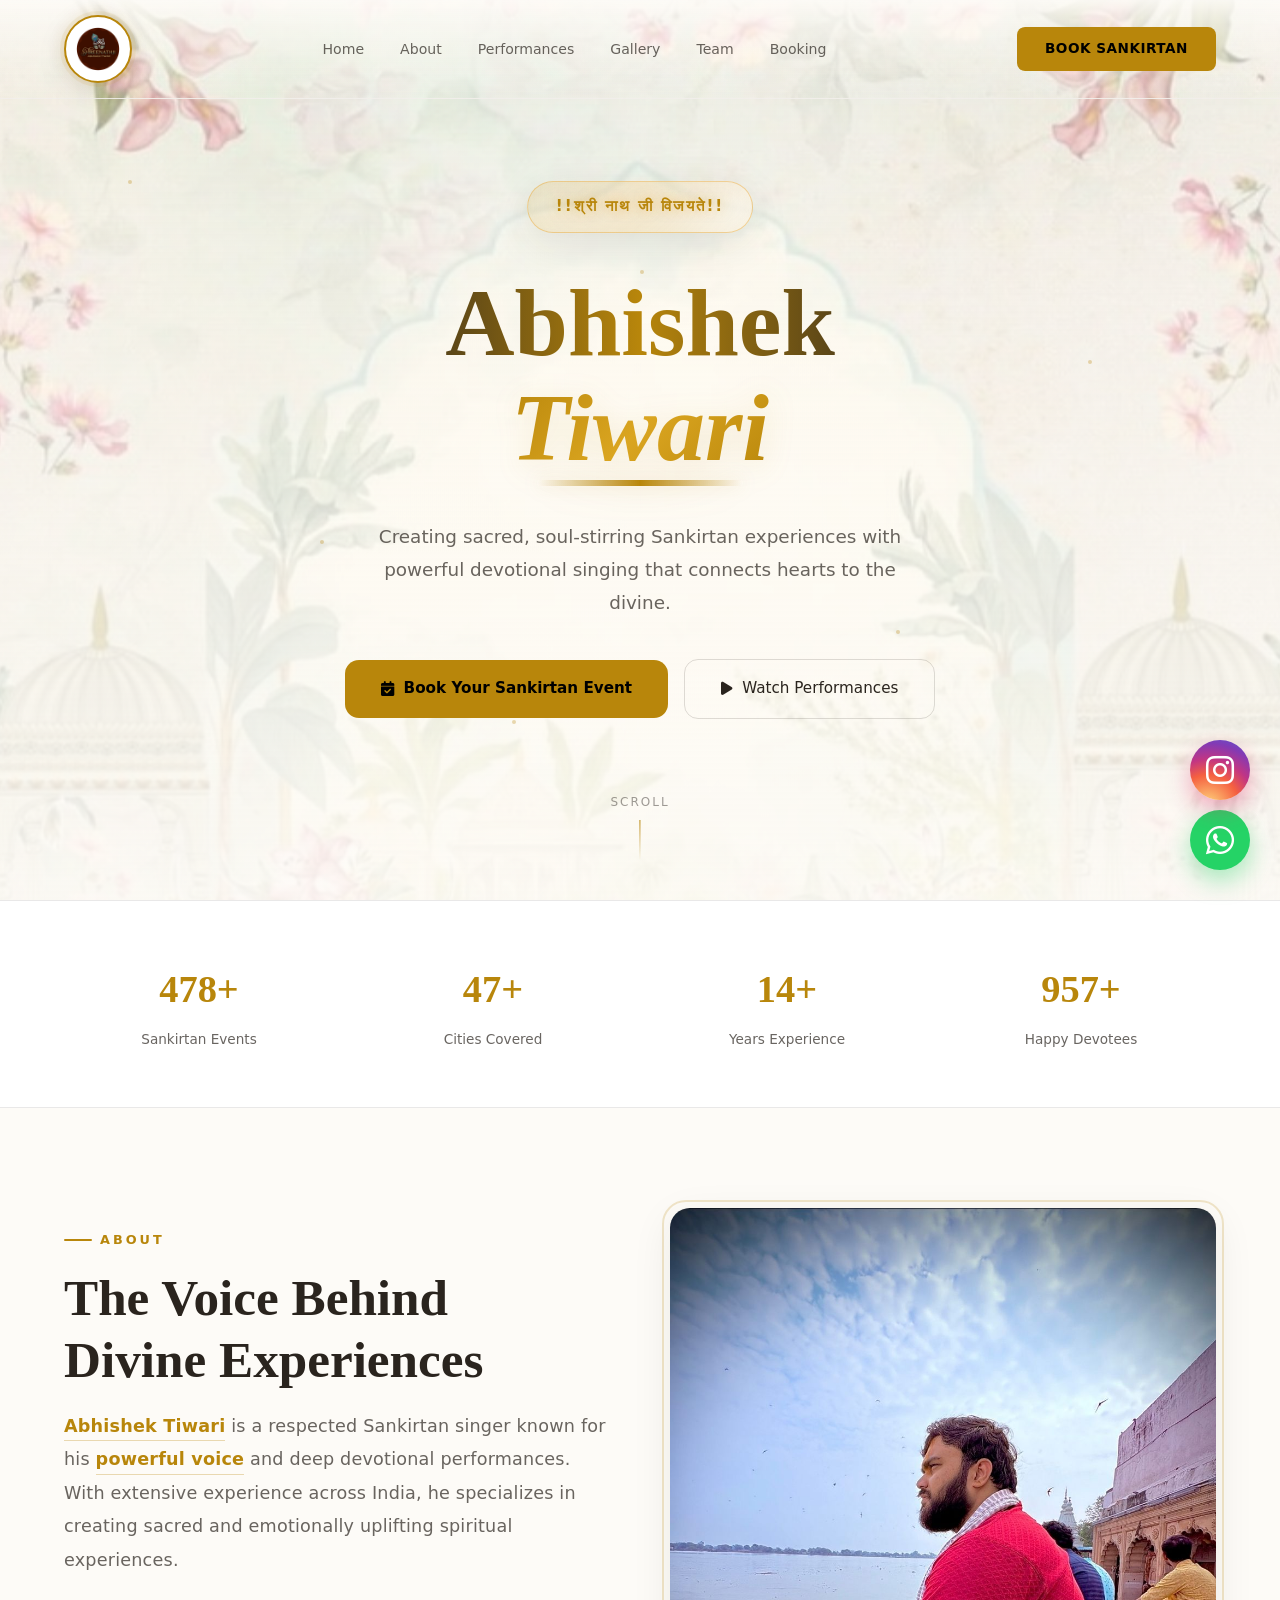
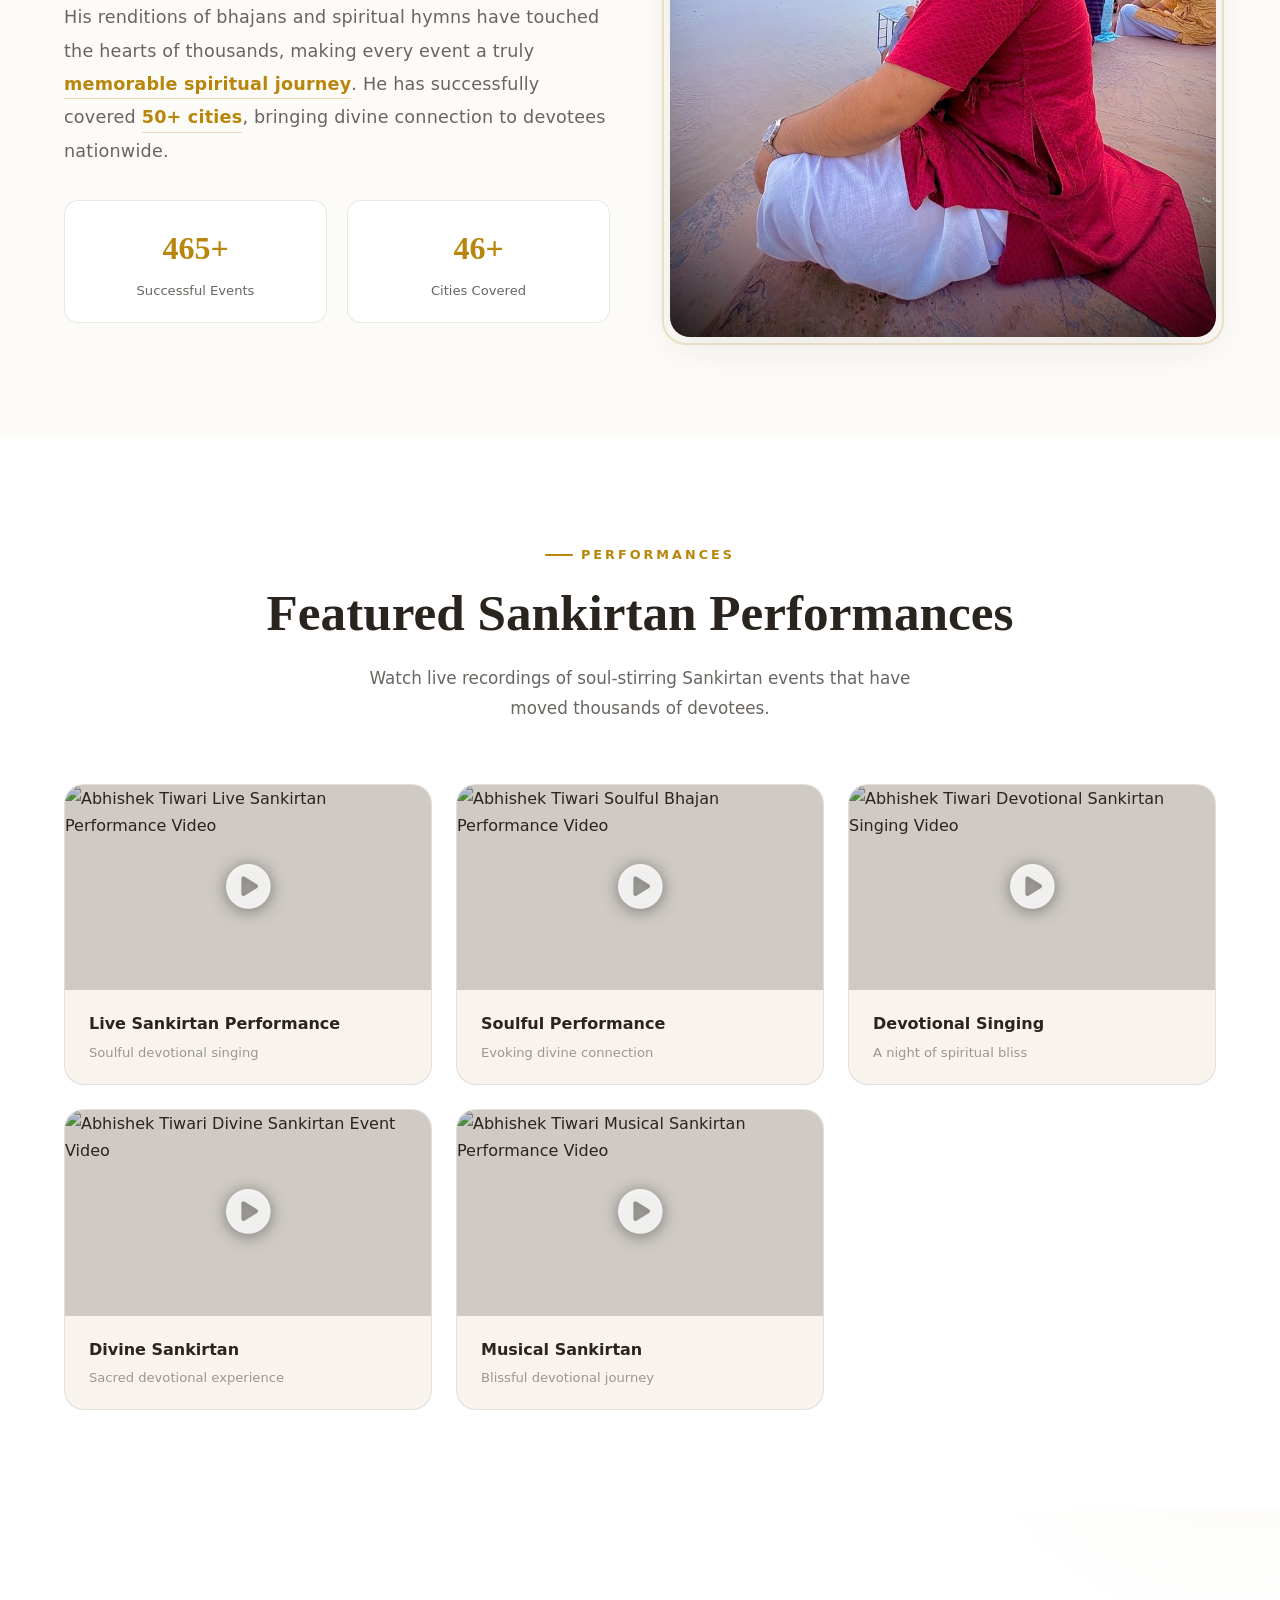
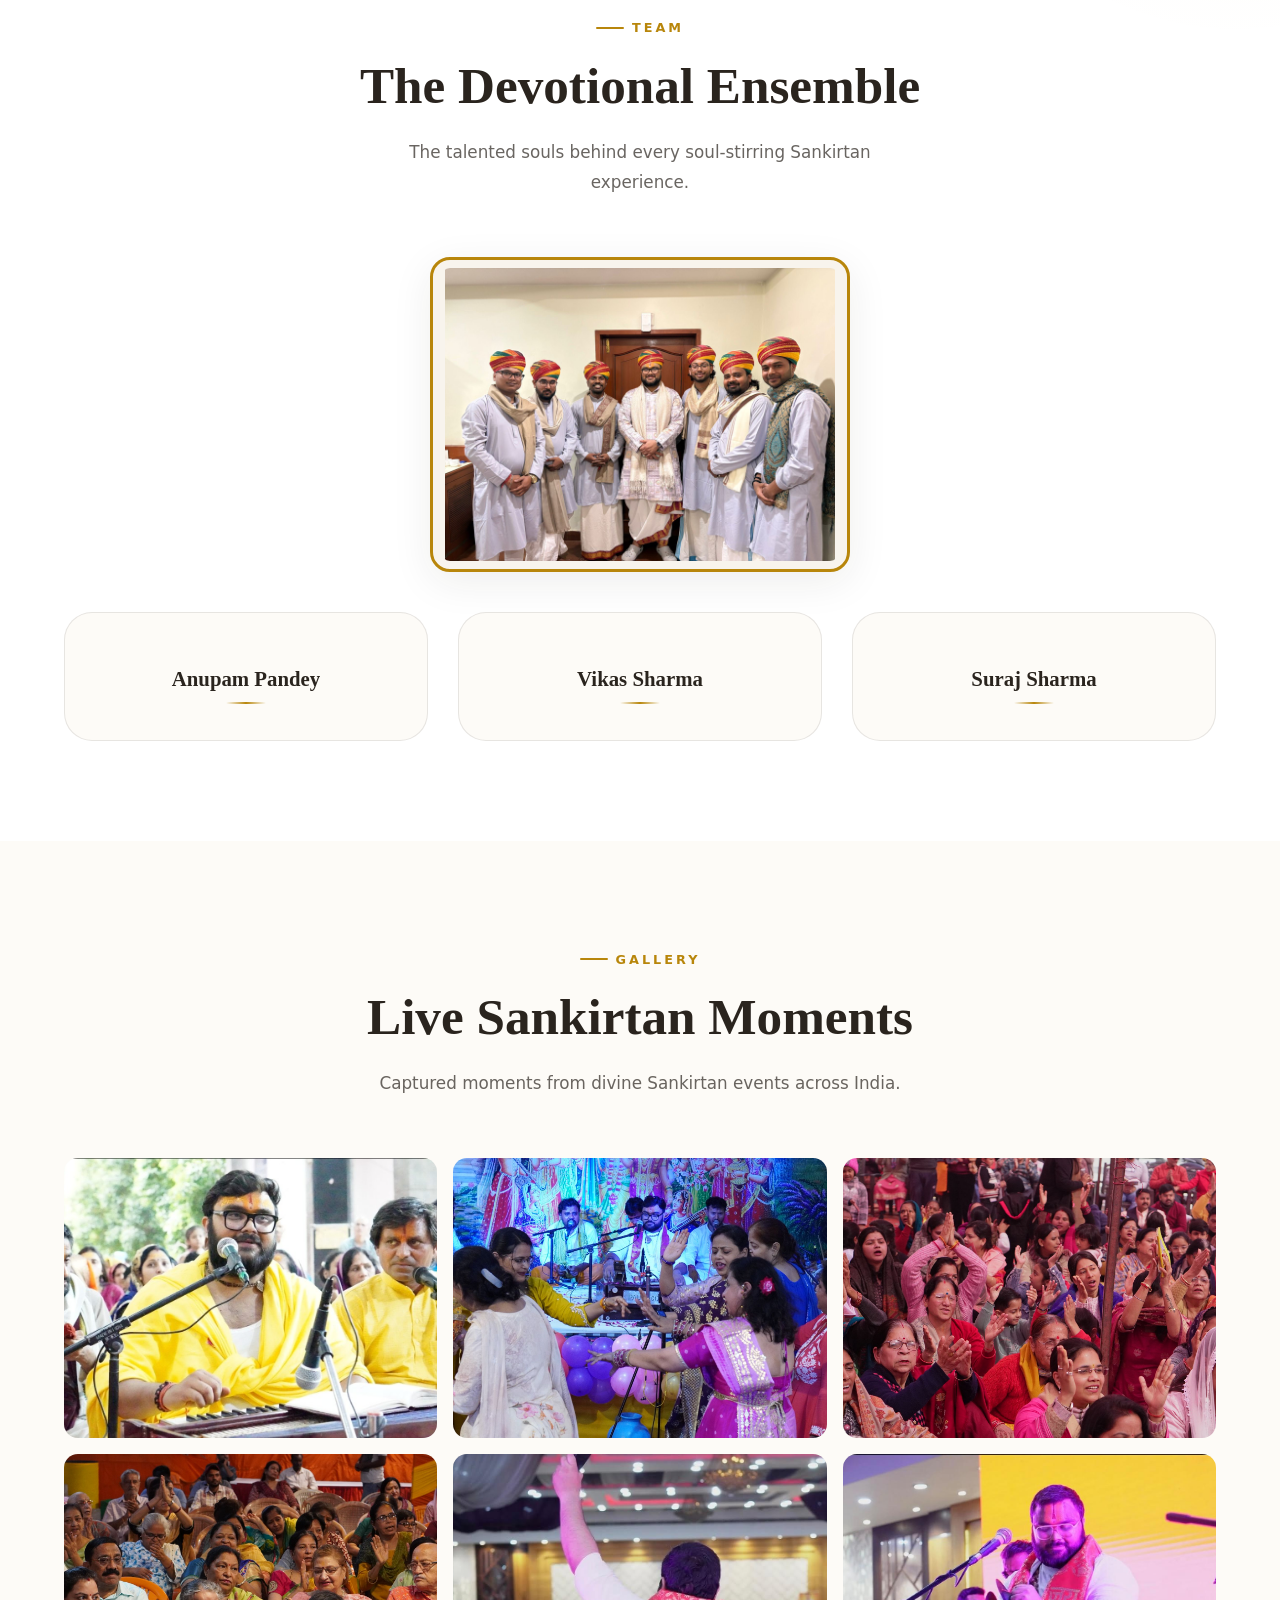
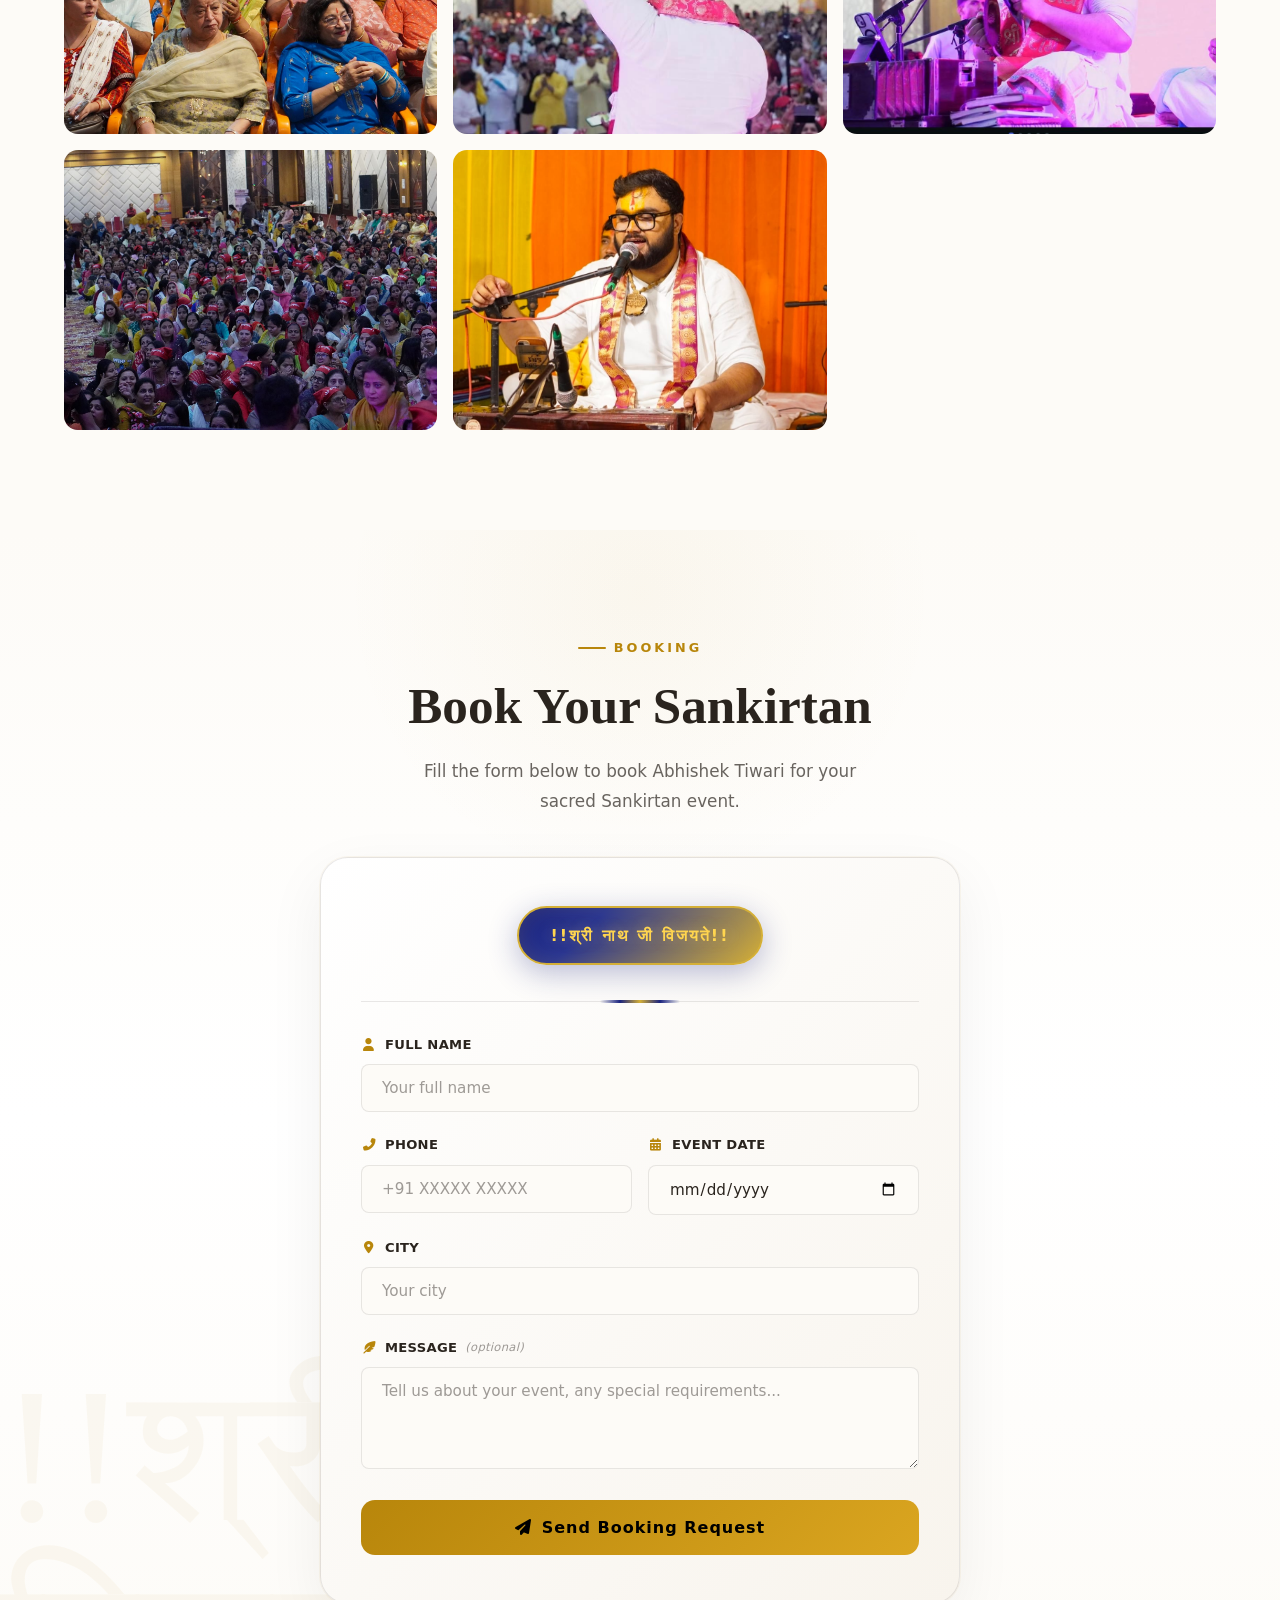
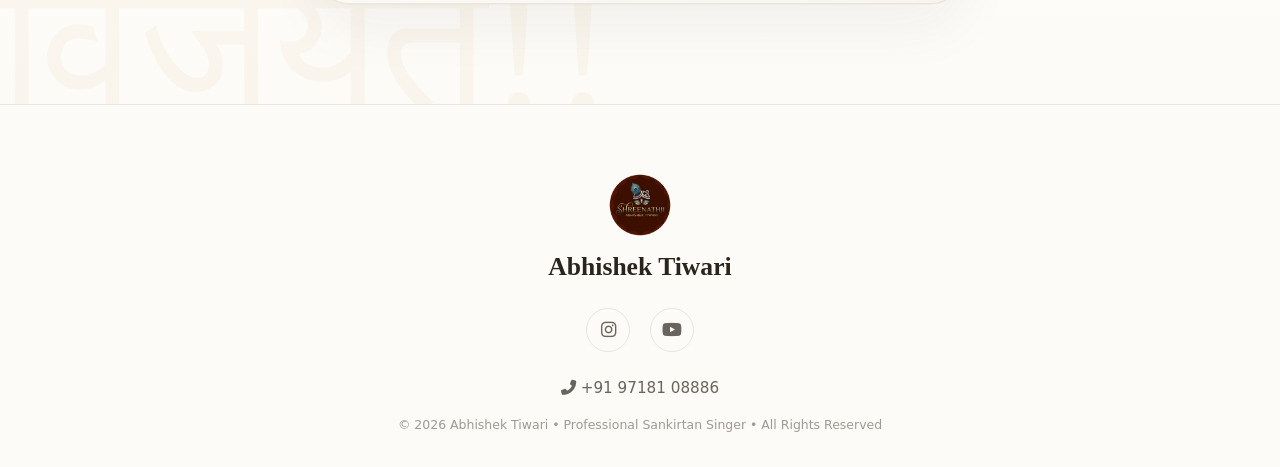
==== Abishektiwari-bundled.html @ 85266554 "Initial commit" ====
<!DOCTYPE html>
<html lang="en">

<head>
    <meta charset="UTF-8">
    <meta name="viewport" content="width=device-width, initial-scale=1.0">
    <title>Abhishek Tiwari | Best Sankirtan Singer in India – Book Bhajan Performances</title>
    <script>document.documentElement.classList.add('js')</script>
    
    <!-- SEO & Meta Tags -->
    <meta name="description" content="Official website of Abhishek Tiwari — a renowned Sankirtan singer and devotional performer. Book soul-stirring bhajan & sankirtan events across 50+ cities in India. 500+ events delivered.">
    <meta name="keywords" content="Abhishek Tiwari, Sankirtan Singer, Bhajan Singer, Devotional Music, Spiritual Performer, Book Sankirtan, Pandit Chacha, Live Bhajans, India, Sankirtan Artist">
    <meta name="author" content="Pandit Chacha">
    <meta name="robots" content="index, follow, max-image-preview:large, max-snippet:-1, max-video-preview:-1">
    <link rel="canonical" href="https://abishektiwari.com/">
    
    <!-- Open Graph / Facebook -->
    <meta property="og:type" content="website">
    <meta property="og:locale" content="en_IN">
    <meta property="og:site_name" content="Abhishek Tiwari | Sankirtan Singer">
    <meta property="og:url" content="https://abishektiwari.com/">
    <meta property="og:title" content="Abhishek Tiwari | Best Sankirtan Singer in India – Book Bhajan Performances">
    <meta property="og:description" content="Book Abhishek Tiwari for your next Sankirtan event. Soulful devotional bhajan performances across 50+ cities in India. Over 500 successful events.">
    <meta property="og:image" content="https://abishektiwari.com/assets/images/about-abishek-v2.jpg">
    <meta property="og:image:width" content="1200">
    <meta property="og:image:height" content="630">

    <!-- Twitter / X -->
    <meta name="twitter:card" content="summary_large_image">
    <meta name="twitter:url" content="https://abishektiwari.com/">
    <meta name="twitter:title" content="Abhishek Tiwari | Best Sankirtan Singer in India – Book Bhajan Performances">
    <meta name="twitter:description" content="Book Abhishek Tiwari for your next Sankirtan event. Soulful devotional bhajan performances across 50+ cities. 500+ events delivered.">
    <meta name="twitter:image" content="https://abishektiwari.com/assets/images/about-abishek-v2.jpg">

    <!-- Icons -->
    <link rel="icon" type="image/png" sizes="32x32" href="assets/images/logo.png">
    <link rel="icon" type="image/png" sizes="192x192" href="assets/images/logo.png">
    <link rel="apple-touch-icon" href="assets/images/logo.png">

    <!-- Theme Color -->
    <meta name="theme-color" content="#1a1a2e">

    <!-- Geo Tags -->
    <meta name="geo.region" content="IN">
    <meta name="geo.placename" content="India">

    <!-- Sitemap & Robots -->
    <link rel="sitemap" type="application/xml" title="Sitemap" href="/sitemap.xml">

    <!-- Google Site Verification (replace with your code) -->
    <meta name="google-site-verification" content="YOUR_GOOGLE_VERIFICATION_CODE">

    <!-- Preconnect & DNS-Prefetch (Performance) -->
    <link rel="preconnect" href="https://fonts.googleapis.com">
    <link rel="preconnect" href="https://fonts.gstatic.com" crossorigin>
    <link rel="preconnect" href="https://cdnjs.cloudflare.com">
    <link rel="dns-prefetch" href="https://img.youtube.com">
    <link rel="dns-prefetch" href="https://youtube.com">
    <link rel="dns-prefetch" href="https://instagram.com">

    <!-- Preload hero background image -->
    <link rel="preload" as="image" href="assets/images/hero-bg.png" fetchpriority="high">

    <!-- Content Security Policy -->
    <meta http-equiv="Content-Security-Policy" content="default-src 'self'; style-src 'self' 'unsafe-inline' https://fonts.googleapis.com https://cdnjs.cloudflare.com; font-src 'self' https://fonts.gstatic.com https://cdnjs.cloudflare.com; script-src 'self' 'unsafe-inline'; img-src 'self' data: https://img.youtube.com https://abishektiwari.com; connect-src 'none'; frame-src 'none'; object-src 'none'; base-uri 'self'">

    <!-- Structured Data (JSON-LD) -->
    <script type="application/ld+json">
    {
      "@context": "https://schema.org",
      "@type": "MusicGroup",
      "name": "Abhishek Tiwari",
      "alternateName": "Abhishek Tiwari Sankirtan",
      "genre": ["Sankirtan", "Bhajans", "Devotional Music", "Spiritual"],
      "description": "Professional Sankirtan singer and devotional performer with over 500 successful events across 50+ cities in India.",
      "image": "https://abishektiwari.com/assets/images/about-abishek-v2.jpg",
      "url": "https://abishektiwari.com/",
      "sameAs": [
        "https://instagram.com/abhishek_tiwarii18",
        "https://youtube.com/@abhishektiwarii1821"
      ],
      "address": {
        "@type": "PostalAddress",
        "addressLocality": "India",
        "addressCountry": "IN"
      },
      "award": "500+ Successful Events",
      "numberOfEmployees": {
        "@type": "QuantitativeValue",
        "value": "15"
      },
      "foundingDate": "2010"
    }
    </script>

    <!-- FAQ Structured Data -->
    <script type="application/ld+json">
    {
      "@context": "https://schema.org",
      "@type": "FAQPage",
      "mainEntity": [{
        "@type": "Question",
        "name": "How can I book Abhishek Tiwari for a Sankirtan event?",
        "acceptedAnswer": {
          "@type": "Answer",
          "text": "You can book Abhishek Tiwari by filling out the booking form on this website or by calling +91 97181 08886. Provide your event details, date, city, and requirements to get started."
        }
      },{
        "@type": "Question",
        "name": "Which cities does Abhishek Tiwari cover for Sankirtan performances?",
        "acceptedAnswer": {
          "@type": "Answer",
          "text": "Abhishek Tiwari has performed in over 50 cities across India. He is available for Sankirtan events nationwide and is open to traveling for devotional performances."
        }
      },{
        "@type": "Question",
        "name": "What type of performances does Abhishek Tiwari offer?",
        "acceptedAnswer": {
          "@type": "Answer",
          "text": "Abhishek Tiwari specializes in Sankirtan, bhajans, and devotional singing. He performs at temples, private events, spiritual gatherings, and festivals, creating sacred and uplifting experiences."
        }
      },{
        "@type": "Question",
        "name": "How long has Abhishek Tiwari been performing?",
        "acceptedAnswer": {
          "@type": "Answer",
          "text": "Abhishek Tiwari has over 15 years of experience as a Sankirtan singer and has successfully delivered 500+ events across India."
        }
      }]
    }
    </script>

    <link rel="stylesheet" href="https://cdnjs.cloudflare.com/ajax/libs/font-awesome/6.6.0/css/all.min.css">
    <style>

/* ===== SKIP LINK (Accessibility) ===== */
.skip-link {
    position: absolute;
    top: -100%;
    left: 0;
    z-index: 10000;
    padding: 12px 24px;
    background: var(--clr-text);
    color: var(--clr-bg);
    font-family: var(--font-body);
    font-size: 1rem;
    text-decoration: none;
    transition: top 0.2s;
}
.skip-link:focus {
    top: 0;
    outline: 2px solid var(--clr-accent);
    outline-offset: 2px;
}

/* ===== FONTS ===== */
@import url('https://fonts.googleapis.com/css2?family=Playfair+Display:wght@400;500;600;700;800&family=Inter:wght@300;400;500;600;700&family=Outfit:wght@300;400;500;600;700&display=swap');

/* ===== CSS VARIABLES ===== */
:root {
    --clr-bg: #fdfbf7;
    --clr-surface: #ffffff;
    --clr-surface-2: #f8f4ed;
    --clr-accent: #b8860b;
    --clr-accent-light: #daa520;
    --clr-accent-glow: rgba(184, 134, 11, 0.15);
    --clr-text: #2a241e;
    --clr-text-muted: rgba(42, 36, 30, 0.7);
    --clr-text-dim: rgba(42, 36, 30, 0.45);
    --clr-border: rgba(42, 36, 30, 0.1);
    --clr-glass: rgba(255, 255, 255, 0.7);
    --font-heading: 'Playfair Display', Georgia, serif;
    --font-body: 'Outfit', 'Inter', system-ui, sans-serif;
    --radius-sm: 8px;
    --radius-md: 14px;
    --radius-lg: 20px;
    --radius-xl: 28px;
    --shadow-card: 0 10px 40px rgba(42, 36, 30, 0.08);
    --shadow-glow: 0 0 40px var(--clr-accent-glow);
    --transition-fast: 0.25s cubic-bezier(0.4, 0, 0.2, 1);
    --transition-smooth: 0.5s cubic-bezier(0.4, 0, 0.2, 1);
}

@media (prefers-reduced-motion: reduce) {
    *, *::before, *::after {
        animation-duration: 0.01ms !important;
        animation-iteration-count: 1 !important;
        transition-duration: 0.01ms !important;
        scroll-behavior: auto !important;
    }
}


/* ===== RESET & BASE ===== */
*, *::before, *::after {
    margin: 0;
    padding: 0;
    box-sizing: border-box;
}

html {
    scroll-behavior: smooth;
    scroll-padding-top: 80px;
    overflow-x: hidden;
    width: 100%;
}

body {
    font-family: var(--font-body);
    background: var(--clr-bg);
    color: var(--clr-text);
    line-height: 1.7;
    overflow-x: hidden;
    width: 100%;
    -webkit-font-smoothing: antialiased;
    -moz-osx-font-smoothing: grayscale;
}

img {
    display: block;
    max-width: 100%;
    height: auto;
    object-fit: cover;
    object-position: center;
    image-rendering: -webkit-optimize-contrast;
    transition: opacity 0.5s ease-in-out;
}

/* Image loading fade-in */
img[loading="lazy"] {
    opacity: 1;
    transition: opacity 0.5s ease-in-out;
}

img.loaded {
    opacity: 1;
}

a {
    text-decoration: none;
    color: inherit;
}

/* ===== UTILITY ===== */
.heading-font {
    font-family: var(--font-heading);
}

.section-container {
    max-width: 1200px;
    margin: 0 auto;
    padding: 0 24px;
}

.section-label {
    display: inline-flex;
    align-items: center;
    gap: 8px;
    font-size: 0.8rem;
    font-weight: 600;
    letter-spacing: 3px;
    text-transform: uppercase;
    color: var(--clr-accent);
    margin-bottom: 16px;
}

.section-label::before {
    content: '';
    width: 28px;
    height: 2px;
    background: var(--clr-accent);
    border-radius: 2px;
}

.section-title {
    font-family: var(--font-heading);
    font-size: clamp(2rem, 5vw, 3.2rem);
    font-weight: 700;
    line-height: 1.2;
    margin-bottom: 20px;
}

.section-subtitle {
    font-size: 1.05rem;
    color: var(--clr-text-muted);
    max-width: 560px;
    line-height: 1.8;
}

/* ===== ANIMATIONS ===== */
@keyframes fadeInUp {
    from {
        opacity: 0;
        transform: translateY(40px);
    }
    to {
        opacity: 1;
        transform: translateY(0);
    }
}

@keyframes fadeIn {
    from { opacity: 0; }
    to { opacity: 1; }
}

@keyframes slideInLeft {
    from {
        opacity: 0;
        transform: translateX(-60px);
    }
    to {
        opacity: 1;
        transform: translateX(0);
    }
}

@keyframes slideInRight {
    from {
        opacity: 0;
        transform: translateX(60px);
    }
    to {
        opacity: 1;
        transform: translateX(0);
    }
}

@keyframes scaleIn {
    from {
        opacity: 0;
        transform: scale(0.85);
    }
    to {
        opacity: 1;
        transform: scale(1);
    }
}

@keyframes float {
    0%, 100% { transform: translateY(0); }
    50% { transform: translateY(-12px); }
}

@keyframes shimmer {
    0% { background-position: -200% center; }
    100% { background-position: 200% center; }
}

@keyframes pulseGlow {
    0%, 100% { box-shadow: 0 0 20px var(--clr-accent-glow); }
    50% { box-shadow: 0 0 50px var(--clr-accent-glow), 0 0 80px rgba(232, 168, 56, 0.1); }
}

@keyframes revealLine {
    from { width: 0; }
    to { width: 60px; }
}

@keyframes bgZoom {
    from { transform: scale(1.15); }
    to { transform: scale(1.22); }
}

@keyframes rotate {
    from { transform: rotate(0deg); }
    to { transform: rotate(360deg); }
}

/* Scroll-triggered animation classes (only when JS enabled) */
.js .reveal {
    opacity: 0;
    transform: translateY(40px);
    transition: opacity 0.8s cubic-bezier(0.4, 0, 0.2, 1),
                transform 0.8s cubic-bezier(0.4, 0, 0.2, 1);
}

.js .reveal.active {
    opacity: 1;
    transform: translateY(0);
}

.js .reveal-left {
    opacity: 0;
    transform: translateX(-60px);
    transition: opacity 0.8s ease, transform 0.8s ease;
}

.js .reveal-left.active {
    opacity: 1;
    transform: translateX(0);
}

.js .reveal-right {
    opacity: 0;
    transform: translateX(60px);
    transition: opacity 0.8s ease, transform 0.8s ease;
}

.js .reveal-right.active {
    opacity: 1;
    transform: translateX(0);
}

.js .reveal-scale {
    opacity: 0;
    transform: scale(0.85);
    transition: opacity 0.6s ease, transform 0.6s ease;
}

.js .reveal-scale.active {
    opacity: 1;
    transform: scale(1);
}

/* Stagger delays */
.delay-1 { transition-delay: 0.1s; }
.delay-2 { transition-delay: 0.2s; }
.delay-3 { transition-delay: 0.3s; }
.delay-4 { transition-delay: 0.4s; }
.delay-5 { transition-delay: 0.5s; }
.delay-6 { transition-delay: 0.6s; }

/* ===== NAVBAR ===== */
.navbar {
    position: fixed;
    top: 0;
    left: 0;
    right: 0;
    z-index: 100;
    padding: 15px 0;
    transition: all var(--transition-smooth);
    background: linear-gradient(to bottom, rgba(253, 251, 247, 0.95), rgba(253, 251, 247, 0));
    border-bottom: 1px solid rgba(42, 36, 30, 0.05);
}

.navbar.scrolled {
    background: rgba(253, 251, 247, 0.96);
    border-bottom: 1px solid var(--clr-border);
    padding: 10px 0;
}

.navbar-inner {
    max-width: 1200px;
    margin: 0 auto;
    padding: 0 24px;
    display: flex;
    align-items: center;
    justify-content: space-between;
    gap: 12px;
}

.navbar-brand {
    display: flex;
    align-items: center;
    gap: 12px;
    flex-shrink: 0;
}

.navbar-logo {
    width: 68px;
    height: 68px;
    border-radius: 50%;
    object-fit: contain;
    border: 2px solid var(--clr-accent);
    outline: 4px solid rgba(184, 134, 11, 0.08);
    box-shadow: 
        0 8px 30px rgba(42, 36, 30, 0.1),
        0 0 20px var(--clr-accent-glow);
    transition: all var(--transition-smooth);
    background: #ffffff;
    padding: 4px;
    z-index: 2;
    flex-shrink: 0;
}

.navbar-brand:hover .navbar-logo {
    transform: scale(1.06) rotate(5deg);
    border-color: var(--clr-accent-light);
    outline-color: rgba(184, 134, 11, 0.12);
    box-shadow: 
        0 12px 40px rgba(42, 36, 30, 0.15),
        0 0 30px var(--clr-accent-glow);
}

.navbar-brand .name {
    font-family: var(--font-heading);
    font-size: 1.4rem;
    font-weight: 800;
    letter-spacing: 0.5px;
    color: var(--clr-text);
    background: linear-gradient(to right, var(--clr-text), var(--clr-accent));
    -webkit-background-clip: text;
    background-clip: text;
    -webkit-text-fill-color: transparent;
    transition: all var(--transition-smooth);
}

.navbar-brand:hover .name {
    letter-spacing: 1px;
}

.navbar-links {
    display: flex;
    align-items: center;
    gap: 36px;
    list-style: none;
}

.navbar-links a {
    font-size: 0.88rem;
    font-weight: 500;
    color: var(--clr-text-muted);
    position: relative;
    padding-bottom: 4px;
    transition: color var(--transition-fast);
}

.navbar-links a::after {
    content: '';
    position: absolute;
    bottom: 0;
    left: 0;
    width: 0;
    height: 2px;
    background: var(--clr-accent);
    border-radius: 2px;
    transition: width var(--transition-fast);
}

.navbar-links a:hover {
    color: var(--clr-text);
}

.navbar-links a:hover::after {
    width: 100%;
}

.navbar-cta {
    padding: 10px 28px;
    background: var(--clr-accent);
    color: #000;
    font-weight: 600;
    font-size: 0.85rem;
    border-radius: var(--radius-sm);
    transition: all var(--transition-fast);
    letter-spacing: 0.5px;
    border: none;
    cursor: pointer;
    flex-shrink: 0;
}

.navbar-cta:hover {
    background: var(--clr-accent-light);
    transform: translateY(-2px);
    box-shadow: var(--shadow-glow);
}

/* Mobile menu button */
.mobile-toggle {
    display: none;
    flex-direction: column;
    gap: 5px;
    background: none;
    border: none;
    cursor: pointer;
    padding: 4px;
    z-index: 101;
}

.mobile-toggle span {
    width: 24px;
    height: 2px;
    background: var(--clr-text);
    border-radius: 2px;
    transition: all var(--transition-fast);
}

.mobile-toggle.active span:nth-child(1) {
    transform: translateY(7px) rotate(45deg);
}

.mobile-toggle.active span:nth-child(2) {
    opacity: 0;
}

.mobile-toggle.active span:nth-child(3) {
    transform: translateY(-7px) rotate(-45deg);
}

/* ===== HERO ===== */
.hero {
    min-height: 100vh;
    display: flex;
    align-items: center;
    justify-content: center;
    position: relative;
    overflow: hidden;
}

.hero-bg-image {
    position: absolute;
    inset: 0;
    background: linear-gradient(rgba(253, 251, 247, 0.2), rgba(253, 251, 247, 0.2)), url('assets/images/hero-bg.png') center/cover no-repeat;
    z-index: 0;
    transform: scale(1.15);
    will-change: transform;
}

.hero-overlay {
    position: absolute;
    inset: 0;
    background: linear-gradient(
        180deg,
        rgba(253, 251, 247, 0.3) 0%,
        rgba(253, 251, 247, 0.6) 50%,
        rgba(253, 251, 247, 0.9) 100%
    );
    z-index: 1;
}

/* Decorative floating particles */
.hero-particles {
    position: absolute;
    inset: 0;
    z-index: 2;
    pointer-events: none;
    overflow: hidden;
}

.particle {
    position: absolute;
    width: 4px;
    height: 4px;
    background: var(--clr-accent);
    border-radius: 50%;
    opacity: 0.3;
    animation: float 6s ease-in-out infinite;
}

.particle:nth-child(1) { left: 10%; top: 20%; animation-delay: 0s; animation-duration: 7s; }
.particle:nth-child(2) { left: 25%; top: 60%; animation-delay: 1s; animation-duration: 5s; }
.particle:nth-child(3) { left: 50%; top: 30%; animation-delay: 2s; animation-duration: 8s; }
.particle:nth-child(4) { left: 70%; top: 70%; animation-delay: 0.5s; animation-duration: 6s; }
.particle:nth-child(5) { left: 85%; top: 40%; animation-delay: 1.5s; animation-duration: 9s; }
.particle:nth-child(6) { left: 40%; top: 80%; animation-delay: 3s; animation-duration: 7s; }

.hero-content {
    position: relative;
    z-index: 3;
    text-align: center;
    padding: 0 24px;
    max-width: 800px;
}

.hero-label {
    display: inline-flex;
    align-items: center;
    gap: 10px;
    padding: 12px 28px;
    border: 1px solid rgba(232, 168, 56, 0.5);
    border-radius: 50px;
    font-size: 0.95rem;
    font-weight: 700;
    letter-spacing: 2px;
    color: var(--clr-accent);
    margin-bottom: 32px;
    background: linear-gradient(135deg, rgba(184, 134, 11, 0.1), rgba(253, 251, 247, 0.8));
    box-shadow: 0 10px 40px rgba(42, 36, 30, 0.1), inset 0 0 15px rgba(184, 134, 11, 0.05);
    animation: fadeInUp 0.8s ease forwards, float 4s ease-in-out infinite;
    text-shadow: 0 0 12px rgba(232, 168, 56, 0.5);
    position: relative;
    overflow: hidden;
}

.hero-label::before {
    content: '';
    position: absolute;
    top: -50%;
    left: -50%;
    width: 200%;
    height: 200%;
    background: radial-gradient(circle, rgba(232, 168, 56, 0.15) 0%, transparent 70%);
    animation: rotate 10s linear infinite;
    z-index: -1;
}

.hero-title {
    font-family: var(--font-heading);
    font-size: clamp(3rem, 8vw, 6rem);
    font-weight: 900;
    line-height: 1.2;
    margin-bottom: 24px;
    position: relative;
    color: var(--clr-text);
    background: linear-gradient(90deg, var(--clr-text) 0%, var(--clr-accent) 25%, var(--clr-text) 50%, var(--clr-accent) 75%, var(--clr-text) 100%);
    background-size: 200% auto;
    -webkit-background-clip: text;
    background-clip: text;
    -webkit-text-fill-color: transparent;
    animation: textShine 8s linear infinite, fadeInUp 0.8s ease 0.2s forwards;
    will-change: background-position;
}

@keyframes textShine {
    to { background-position: 200% center; }
}

.hero-title .accent {
    position: relative;
    display: inline-block;
    transform: translateY(-10px);
    font-style: italic;
    color: var(--clr-accent);
    background: linear-gradient(135deg, var(--clr-accent) 0%, var(--clr-accent-light) 50%, var(--clr-accent) 100%);
    -webkit-background-clip: text;
    background-clip: text;
    -webkit-text-fill-color: transparent;
    filter: drop-shadow(0 5px 15px var(--clr-accent-glow));
}

.hero-title .accent::after {
    content: '';
    position: absolute;
    bottom: 0px;
    left: 10%;
    width: 80%;
    height: 6px;
    background: linear-gradient(90deg, transparent, var(--clr-accent), transparent);
    border-radius: 10px;
    box-shadow: 0 0 20px var(--clr-accent-glow);
    animation: linePulse 3s ease-in-out infinite;
}

@keyframes linePulse {
    0%, 100% { transform: scaleX(1); opacity: 0.5; }
    50% { transform: scaleX(1.1); opacity: 1; }
}

.hero-description {
    font-size: 1.15rem;
    color: var(--clr-text-muted);
    max-width: 540px;
    margin: 0 auto 40px;
    line-height: 1.8;
    animation: fadeInUp 0.8s ease 0.4s forwards;
}

.hero-actions {
    display: flex;
    align-items: center;
    justify-content: center;
    gap: 16px;
    flex-wrap: wrap;
    animation: fadeInUp 0.8s ease 0.6s forwards;
}

.btn-primary {
    display: inline-flex;
    align-items: center;
    gap: 10px;
    padding: 16px 36px;
    background: var(--clr-accent);
    color: #000;
    font-weight: 600;
    font-size: 0.95rem;
    border-radius: var(--radius-md);
    transition: all var(--transition-fast);
    border: none;
    cursor: pointer;
}

.btn-primary:hover {
    background: var(--clr-accent-light);
    transform: translateY(-3px);
    box-shadow: var(--shadow-glow);
}

.btn-secondary {
    display: inline-flex;
    align-items: center;
    gap: 10px;
    padding: 16px 36px;
    background: transparent;
    color: var(--clr-text);
    font-weight: 500;
    font-size: 0.95rem;
    border: 1px solid rgba(42, 36, 30, 0.15);
    border-radius: var(--radius-md);
    transition: all var(--transition-fast);
    cursor: pointer;
}

.btn-secondary:hover {
    border-color: var(--clr-accent);
    color: var(--clr-accent);
    transform: translateY(-3px);
}

.hero-scroll-indicator {
    position: absolute;
    bottom: 40px;
    left: 50%;
    transform: translateX(-50%);
    z-index: 3;
    display: flex;
    flex-direction: column;
    align-items: center;
    gap: 8px;
    color: var(--clr-text-dim);
    font-size: 0.75rem;
    letter-spacing: 2px;
    text-transform: uppercase;
    animation: fadeIn 1s ease 1s forwards;
}

.scroll-line {
    width: 1px;
    height: 40px;
    background: linear-gradient(to bottom, var(--clr-accent), transparent);
    animation: float 2s ease-in-out infinite;
}

/* ===== STATS BAR ===== */
.stats-bar {
    background: var(--clr-surface);
    border-top: 1px solid var(--clr-border);
    border-bottom: 1px solid var(--clr-border);
    padding: 40px 0;
}

.stats-grid {
    display: grid;
    grid-template-columns: repeat(4, 1fr);
    gap: 24px;
    text-align: center;
}

.stat-item {
    padding: 16px;
}

.stat-number {
    font-family: var(--font-heading);
    font-size: 2.4rem;
    font-weight: 700;
    color: var(--clr-accent);
    margin-bottom: 6px;
}

.stat-label {
    font-size: 0.85rem;
    color: var(--clr-text-muted);
    font-weight: 400;
}

/* ===== ABOUT SECTION ===== */
.about-section {
    padding: 100px 0;
    background: var(--clr-bg);
}

.about-grid {
    display: grid;
    grid-template-columns: 1fr 1fr;
    gap: 60px;
    align-items: center;
}

.about-image-wrapper {
    position: relative;
}

.about-image-wrapper img {
    border-radius: var(--radius-lg);
    box-shadow: var(--shadow-card);
    width: 100%;
}

.about-image-wrapper::before {
    content: '';
    position: absolute;
    inset: -8px;
    border: 2px solid var(--clr-accent);
    border-radius: calc(var(--radius-lg) + 4px);
    opacity: 0.2;
}

.highlight-gold {
    color: var(--clr-accent);
    font-weight: 600;
    position: relative;
    display: inline-block;
}

.highlight-gold::after {
    content: '';
    position: absolute;
    bottom: 2px;
    left: 0;
    width: 100%;
    height: 1px;
    background: var(--clr-accent);
    opacity: 0.3;
    transition: width 0.3s ease;
}

.about-text p {
    color: var(--clr-text-muted);
    font-size: 1.1rem;
    line-height: 1.9;
    margin-bottom: 24px;
    letter-spacing: 0.2px;
}

.about-text p:last-child {
    margin-bottom: 32px;
}

.about-highlights {
    display: grid;
    grid-template-columns: 1fr 1fr;
    gap: 20px;
}

.highlight-card {
    background: var(--clr-surface);
    border: 1px solid var(--clr-border);
    border-radius: var(--radius-md);
    padding: 20px;
    text-align: center;
    transition: all var(--transition-fast);
}

.highlight-card:hover {
    border-color: var(--clr-accent);
    transform: translateY(-4px);
    box-shadow: var(--shadow-glow);
}

.highlight-card .number {
    font-family: var(--font-heading);
    font-size: 2rem;
    font-weight: 700;
    color: var(--clr-accent);
    margin-bottom: 4px;
}

.highlight-card .label {
    font-size: 0.82rem;
    color: var(--clr-text-muted);
}

/* ===== VIDEOS SECTION ===== */
.videos-section {
    padding: 100px 0;
    background: var(--clr-surface);
}

.videos-header {
    text-align: center;
    margin-bottom: 60px;
}

.videos-grid {
    display: grid;
    grid-template-columns: repeat(3, 1fr);
    gap: 24px;
}

.video-card {
    background: var(--clr-surface-2);
    border: 1px solid var(--clr-border);
    border-radius: var(--radius-lg);
    overflow: hidden;
    transition: all var(--transition-fast);
}

.video-card:hover {
    transform: translateY(-8px);
    border-color: rgba(232, 168, 56, 0.3);
    box-shadow: 0 20px 60px rgba(42, 36, 30, 0.15);
}

.video-thumb {
    position: relative;
    aspect-ratio: 16/9;
    overflow: hidden;
}

.video-link {
    display: block;
    text-decoration: none;
    color: inherit;
}

.video-thumb img {
    width: 100%;
    height: 100%;
    object-fit: cover;
    transition: transform var(--transition-smooth);
}

.video-card:hover .video-thumb img {
    transform: scale(1.08);
}

.video-embed {
    position: relative;
    aspect-ratio: 16/9;
    overflow: hidden;
    background: #000;
}

.video-embed iframe {
    width: 100%;
    height: 100%;
    position: absolute;
    top: 0;
    left: 0;
}

.video-play-btn {
    position: absolute;
    inset: 0;
    display: flex;
    align-items: center;
    justify-content: center;
    background: rgba(42, 36, 30, 0.2);
    transition: background var(--transition-fast);
}

.video-card:hover .video-play-btn {
    background: rgba(0,0,0,0.5);
}

.video-play-btn i {
    font-size: 2.8rem;
    color: rgba(255,255,255,0.85);
    transition: all var(--transition-fast);
    filter: drop-shadow(0 2px 8px rgba(0,0,0,0.5));
}

.video-card:hover .video-play-btn i {
    color: var(--clr-accent);
    transform: scale(1.15);
}

.video-info {
    padding: 20px 24px;
}

.video-info h3 {
    font-size: 1rem;
    font-weight: 600;
    margin-bottom: 4px;
}

.video-info p {
    font-size: 0.82rem;
    color: var(--clr-text-dim);
}

/* ===== TEAM SECTION ===== */
.team-section {
    padding: 100px 0;
    background: var(--clr-surface);
    position: relative;
    overflow: hidden;
}

.team-section::before {
    content: '';
    position: absolute;
    top: -50%;
    right: -20%;
    width: 600px;
    height: 600px;
    background: radial-gradient(circle, var(--clr-accent-glow), transparent 70%);
    pointer-events: none;
    opacity: 0.3;
}

.team-header {
    text-align: center;
    margin-bottom: 60px;
}

.team-grid {
    display: grid;
    grid-template-columns: repeat(3, 1fr);
    gap: 30px;
    position: relative;
    z-index: 1;
}

.team-card {
    background: var(--clr-bg);
    border: 1px solid var(--clr-border);
    border-radius: var(--radius-xl);
    padding: 48px 32px 36px;
    text-align: center;
    transition: all var(--transition-smooth);
    position: relative;
}

.team-lead-photo {
    display: flex;
    justify-content: center;
    margin-bottom: 40px;
}

.team-lead-photo img {
    width: 100%;
    max-width: 420px;
    height: auto;
    aspect-ratio: 4/3;
    object-fit: contain;
    margin: 0 auto;
    border-radius: var(--radius-lg);
    border: 3px solid var(--clr-accent);
    box-shadow: var(--shadow-card);
    background: var(--clr-surface-2);
    padding: 8px;
}

.team-card:hover {
    transform: translateY(-10px);
    border-color: var(--clr-accent);
    box-shadow: 0 20px 60px rgba(184, 134, 11, 0.15);
}

.team-icon {
    width: 72px;
    height: 72px;
    margin: 0 auto 24px;
    background: linear-gradient(135deg, var(--clr-accent-glow), rgba(184, 134, 11, 0.05));
    border: 2px solid rgba(184, 134, 11, 0.2);
    border-radius: 50%;
    display: flex;
    align-items: center;
    justify-content: center;
    font-size: 1.8rem;
    color: var(--clr-accent);
    transition: all var(--transition-smooth);
}

.team-card:hover .team-icon {
    background: var(--clr-accent);
    color: #fff;
    transform: scale(1.1) rotate(5deg);
    border-color: var(--clr-accent);
    box-shadow: 0 10px 30px var(--clr-accent-glow);
}

.team-name {
    font-family: var(--font-heading);
    font-size: 1.3rem;
    font-weight: 700;
    margin-bottom: 6px;
    color: var(--clr-text);
}

.team-role {
    font-size: 0.85rem;
    color: var(--clr-accent);
    font-weight: 500;
    letter-spacing: 1px;
    text-transform: uppercase;
    margin-bottom: 20px;
}

.team-line {
    width: 40px;
    height: 2px;
    background: linear-gradient(90deg, transparent, var(--clr-accent), transparent);
    margin: 0 auto;
    border-radius: 2px;
}

.team-card:hover .team-line {
    width: 60px;
    transition: width var(--transition-smooth);
}

/* ===== GALLERY SECTION ===== */
.gallery-section {
    padding: 100px 0;
    background: var(--clr-bg);
}

.gallery-header {
    text-align: center;
    margin-bottom: 60px;
}

.gallery-grid {
    display: grid;
    grid-template-columns: repeat(3, 1fr);
    gap: 16px;
}

.gallery-item {
    position: relative;
    border-radius: var(--radius-md);
    overflow: hidden;
    aspect-ratio: 4/3;
    cursor: pointer;
}

.gallery-item img {
    width: 100%;
    height: 100%;
    object-fit: cover;
    transition: transform 0.6s ease;
}

.gallery-item::after {
    content: '';
    position: absolute;
    inset: 0;
    background: linear-gradient(
        to top,
        rgba(42, 36, 30, 0.6) 0%,
        transparent 60%
    );
    opacity: 0;
    transition: opacity var(--transition-fast);
    pointer-events: none;
}

.gallery-item:hover img {
    transform: scale(1.1);
}

.gallery-item:hover::after {
    opacity: 1;
}

/* ===== LIGHTBOX ===== */
.lightbox {
    display: none;
    position: fixed;
    inset: 0;
    z-index: 9999;
    background: rgba(0, 0, 0, 0.92);
    align-items: center;
    justify-content: center;
    padding: 40px;
}

.lightbox.active {
    display: flex;
}

.lightbox-img {
    max-width: 100%;
    max-height: 100%;
    object-fit: contain;
    border-radius: var(--radius-sm);
    box-shadow: 0 20px 60px rgba(0,0,0,0.5);
}

.lightbox-close {
    position: absolute;
    top: 20px;
    right: 25px;
    background: none;
    border: none;
    font-size: 3rem;
    color: #fff;
    cursor: pointer;
    opacity: 0.7;
    transition: opacity 0.3s;
    line-height: 1;
}

.lightbox-close:hover {
    opacity: 1;
}

@media (max-width: 480px) {
    .lightbox {
        padding: 20px;
    }
    .lightbox-close {
        top: 15px;
        right: 18px;
        font-size: 2.2rem;
    }
}

/* ===== BOOKING SECTION ===== */
.booking-section {
    padding: 100px 0;
    background: linear-gradient(180deg, var(--clr-bg) 0%, var(--clr-surface) 50%, var(--clr-bg) 100%);
    position: relative;
    overflow: hidden;
}

.booking-section::before {
    content: '';
    position: absolute;
    top: -20%;
    left: 50%;
    transform: translateX(-50%);
    width: 600px;
    height: 600px;
    background: radial-gradient(circle, var(--clr-accent-glow), transparent 70%);
    pointer-events: none;
    opacity: 0.3;
}

.booking-section::after {
    content: '!!श्री नाथ जी विजयते!!';
    position: absolute;
    bottom: -40px;
    right: -20px;
    font-size: 12rem;
    font-family: var(--font-heading);
    color: var(--clr-accent);
    opacity: 0.04;
    pointer-events: none;
    line-height: 1;
}

.booking-container {
    max-width: 640px;
    margin: 0 auto;
    position: relative;
    z-index: 1;
}

.booking-header {
    text-align: center;
    margin-bottom: 40px;
}

.booking-header .section-subtitle {
    max-width: 480px;
}

.booking-form {
    background: linear-gradient(135deg, var(--clr-surface) 0%, var(--clr-surface-2) 100%);
    border: 1px solid var(--clr-border);
    border-radius: var(--radius-xl);
    padding: 48px 40px;
    position: relative;
    box-shadow: 0 20px 60px rgba(42, 36, 30, 0.06), 0 0 0 1px rgba(184, 134, 11, 0.05);
    transition: box-shadow 0.4s ease;
}

.booking-form:hover {
    box-shadow: 0 30px 80px rgba(42, 36, 30, 0.1), 0 0 0 1px rgba(184, 134, 11, 0.1);
}

.booking-form-decoration {
    text-align: center;
    margin-bottom: 32px;
    padding-bottom: 28px;
    border-bottom: 1px solid var(--clr-border);
    position: relative;
}

.booking-form-decoration::after {
    content: '';
    position: absolute;
    bottom: -2px;
    left: 50%;
    transform: translateX(-50%);
    width: 80px;
    height: 3px;
    background: linear-gradient(90deg, transparent, #1a237e, #d4af37, #1a237e, transparent);
    border-radius: 2px;
}

.om-symbol {
    display: inline-block;
    padding: 14px 32px;
    background: linear-gradient(135deg, #1a237e 0%, #283593 30%, #d4af37 100%);
    border: 2px solid #d4af37;
    border-radius: 50px;
    font-size: 1rem;
    color: #ffd54f;
    font-weight: 700;
    letter-spacing: 2px;
    box-shadow: 0 8px 30px rgba(26, 35, 126, 0.3), inset 0 0 20px rgba(212, 175, 55, 0.15);
    position: relative;
    overflow: hidden;
    text-shadow: 0 0 15px rgba(255, 213, 79, 0.4);
}

.om-symbol::before {
    content: '';
    position: absolute;
    top: -50%;
    left: -50%;
    width: 200%;
    height: 200%;
    background: radial-gradient(circle, rgba(212, 175, 55, 0.12) 0%, transparent 70%);
    animation: rotate 10s linear infinite;
    z-index: -1;
}

.form-group {
    margin-bottom: 22px;
}

.form-group label {
    display: flex;
    align-items: center;
    gap: 8px;
    font-size: 0.82rem;
    font-weight: 600;
    color: var(--clr-text);
    margin-bottom: 8px;
    letter-spacing: 0.3px;
    text-transform: uppercase;
}

.form-group label i {
    color: var(--clr-accent);
    font-size: 0.78rem;
    width: 16px;
    text-align: center;
}

.optional-tag {
    font-weight: 400;
    color: var(--clr-text-dim);
    font-size: 0.72rem;
    text-transform: lowercase;
    font-style: italic;
}

.input-wrapper {
    position: relative;
}

.input-wrapper::before {
    content: '';
    position: absolute;
    inset: 0;
    border-radius: var(--radius-sm);
    background: linear-gradient(135deg, var(--clr-accent-glow), transparent);
    opacity: 0;
    transition: opacity 0.3s ease;
    pointer-events: none;
    z-index: 0;
}

.form-group:focus-within .input-wrapper::before {
    opacity: 1;
}

.form-group input,
.form-group textarea {
    width: 100%;
    padding: 14px 20px;
    background: var(--clr-bg);
    border: 1px solid var(--clr-border);
    border-radius: var(--radius-sm);
    color: var(--clr-text);
    font-family: var(--font-body);
    font-size: 0.95rem;
    transition: all var(--transition-fast);
    outline: none;
    position: relative;
    z-index: 1;
}

.form-group input::placeholder,
.form-group textarea::placeholder {
    color: var(--clr-text-dim);
    font-weight: 300;
}

.form-group input:focus,
.form-group textarea:focus {
    border-color: var(--clr-accent);
    box-shadow: 0 0 0 3px var(--clr-accent-glow), inset 0 1px 3px rgba(0,0,0,0.02);
    background: var(--clr-surface);
}

.form-group textarea {
    resize: vertical;
    min-height: 100px;
}

.form-row {
    display: grid;
    grid-template-columns: 1fr 1fr;
    gap: 16px;
}

.form-submit {
    width: 100%;
    padding: 18px 24px;
    background: linear-gradient(135deg, var(--clr-accent) 0%, var(--clr-accent-light) 100%);
    color: #000;
    font-family: var(--font-body);
    font-weight: 700;
    font-size: 1rem;
    letter-spacing: 1px;
    border: none;
    border-radius: var(--radius-md);
    cursor: pointer;
    transition: all var(--transition-fast);
    margin-top: 12px;
    display: flex;
    align-items: center;
    justify-content: center;
    gap: 10px;
    position: relative;
    overflow: hidden;
}

.form-submit::before {
    content: '';
    position: absolute;
    inset: 0;
    background: linear-gradient(135deg, var(--clr-accent-light) 0%, var(--clr-accent) 100%);
    opacity: 0;
    transition: opacity var(--transition-fast);
}

.form-submit .btn-row {
    position: relative;
    z-index: 1;
    display: flex;
    align-items: center;
    gap: 10px;
}

.form-submit i {
    font-size: 1rem;
}

.form-submit:hover {
    transform: translateY(-3px);
    box-shadow: 0 12px 40px rgba(184, 134, 11, 0.3);
}

.form-submit:hover::before {
    opacity: 1;
}

.form-submit:active {
    transform: translateY(-1px);
}

/* ===== FOOTER ===== */
.footer {
    background: var(--clr-bg);
    border-top: 1px solid var(--clr-border);
    padding: 60px 0 32px;
}

.footer-inner {
    text-align: center;
}

.footer-brand {
    font-family: var(--font-heading);
    font-size: 1.6rem;
    font-weight: 700;
    margin-bottom: 20px;
}

.footer-brand img {
    width: 80px;
    height: auto;
    margin: 0 auto;
}

.footer-social {
    display: flex;
    justify-content: center;
    gap: 20px;
    margin-bottom: 24px;
}

.footer-social a {
    display: flex;
    align-items: center;
    justify-content: center;
    width: 44px;
    height: 44px;
    border: 1px solid var(--clr-border);
    border-radius: 50%;
    font-size: 1.1rem;
    color: var(--clr-text-muted);
    transition: all var(--transition-fast);
}

.footer-social a:hover {
    border-color: var(--clr-accent);
    color: var(--clr-accent);
    transform: translateY(-3px);
    box-shadow: var(--shadow-glow);
}

.footer-phone {
    font-size: 0.95rem;
    color: var(--clr-text-muted);
    margin-bottom: 12px;
}

.footer-copy {
    font-size: 0.78rem;
    color: var(--clr-text-dim);
}

/* ===== MOBILE ANIMATION OPTIMIZATIONS ===== */
@media (max-width: 768px) {
    .hero-bg-image {
        animation: none;
    }
    .particle {
        animation: none;
        opacity: 0.15;
    }
    .hero-title {
        animation: fadeInUp 0.8s ease 0.2s forwards;
    }
    .hero-label {
        animation: fadeInUp 0.8s ease forwards;
    }
    .hero-label::before {
        animation: none;
    }
}

/* ===== FLOATING SOCIAL BUTTONS ===== */
.insta-float {
    position: fixed;
    bottom: 100px;
    right: 30px;
    z-index: 1000;
    width: 60px;
    height: 60px;
    background: radial-gradient(circle at 30% 110%, #ffdc80, #f56040 40%, #c13584 60%, #833ab4 80%, #515bd4);
    border-radius: 50%;
    display: flex;
    align-items: center;
    justify-content: center;
    font-size: 2rem;
    color: #fff;
    box-shadow: 0 10px 25px rgba(225, 48, 108, 0.4);
    transition: all 0.4s cubic-bezier(0.175, 0.885, 0.32, 1.275);
    animation: floatBtn 4s ease-in-out infinite;
    animation-delay: 1s;
}

.insta-float:hover {
    transform: scale(1.1) translateY(-5px);
    box-shadow: 0 15px 35px rgba(225, 48, 108, 0.6);
}

.insta-float i {
    transition: transform 0.3s ease;
}

.insta-float:hover i {
    transform: scale(1.1) rotate(10deg);
}

/* ===== FLOATING WHATSAPP ===== */
.whatsapp-float {
    position: fixed;
    bottom: 30px;
    right: 30px;
    z-index: 1000;
    width: 60px;
    height: 60px;
    background: #25D366;
    border-radius: 50%;
    display: flex;
    align-items: center;
    justify-content: center;
    font-size: 2rem;
    color: #fff;
    box-shadow: 0 10px 25px rgba(37, 211, 102, 0.4);
    transition: all 0.4s cubic-bezier(0.175, 0.885, 0.32, 1.275);
    animation: floatBtn 4s ease-in-out infinite;
}

.whatsapp-float::after {
    content: '';
    position: absolute;
    inset: -2px;
    border-radius: 50%;
    border: 2px solid #25D366;
    opacity: 0;
    animation: pulseBorder 2s ease-out infinite;
}

@keyframes floatBtn {
    0%, 100% { transform: translateY(0); }
    50% { transform: translateY(-15px); }
}

@keyframes pulseBorder {
    0% { transform: scale(1); opacity: 0.8; }
    100% { transform: scale(1.6); opacity: 0; }
}

.whatsapp-float:hover {
    transform: scale(1.1) translateY(-5px);
    background: #20ba5a;
    box-shadow: 0 15px 35px rgba(37, 211, 102, 0.6);
}

.whatsapp-float i {
    transition: transform 0.3s ease;
}

.whatsapp-float:hover i {
    transform: scale(1.1) rotate(10deg);
}

/* ===== RESPONSIVE: 321px - 480px (small phones) ===== */
@media (min-width: 321px) and (max-width: 480px) {
    .whatsapp-float {
        bottom: 15px;
        right: 15px;
        width: 48px;
        height: 48px;
        font-size: 1.4rem;
    }
    .insta-float {
        bottom: 73px;
        right: 15px;
        width: 48px;
        height: 48px;
        font-size: 1.4rem;
    }
    .section-container {
        padding: 0 20px;
    }
    .hero-content {
        padding: 0 20px;
    }
    .videos-section,
    .about-section,
    .team-section,
    .gallery-section,
    .booking-section {
        padding: 40px 0;
    }
    .section-title {
        font-size: 1.6rem;
    }
    .section-subtitle {
        font-size: 0.95rem;
    }
    .hero-label {
        font-size: 0.75rem;
        padding: 10px 20px;
        letter-spacing: 1.5px;
    }
    .hero-title {
        font-size: clamp(1.6rem, 10vw, 2.2rem);
        margin-bottom: 16px;
    }
    .hero-title .accent {
        transform: translateY(-4px);
    }
    .hero-description {
        font-size: 0.95rem;
        margin-bottom: 28px;
        padding: 0 4px;
    }
    .btn-primary, .btn-secondary {
        width: 100%;
        justify-content: center;
        padding: 14px 24px;
        font-size: 0.85rem;
    }
    .hero-actions {
        flex-direction: column;
        gap: 12px;
        width: 100%;
        max-width: 320px;
        margin: 0 auto;
    }
    .hero-scroll-indicator {
        bottom: 20px;
    }
    .stats-grid {
        grid-template-columns: 1fr 1fr;
        gap: 8px;
    }
    .stat-number {
        font-size: 1.8rem;
    }
    .stat-item {
        padding: 12px 8px;
    }
    .about-grid {
        grid-template-columns: 1fr;
        gap: 24px;
        text-align: center;
    }
    .about-image-wrapper {
        order: -1;
    }
    .about-text {
        text-align: left;
    }
    .about-text p {
        font-size: 0.95rem;
    }
    .about-highlights {
        gap: 12px;
    }
    .gallery-grid {
        grid-template-columns: 1fr;
        gap: 12px;
    }
    .gallery-item {
        aspect-ratio: 4/3;
    }
    .team-card {
        padding: 28px 20px 24px;
    }
    .team-name {
        font-size: 1.1rem;
    }
    .booking-form {
        padding: 28px 20px;
    }
    .booking-form-decoration {
        margin-bottom: 24px;
        padding-bottom: 20px;
    }
    .om-symbol {
        padding: 10px 20px;
        font-size: 0.82rem;
        letter-spacing: 1px;
    }
    .form-group input,
    .form-group textarea {
        padding: 12px 16px;
        font-size: 0.9rem;
    }
    .form-row {
        grid-template-columns: 1fr;
    }
    .form-submit {
        padding: 14px 20px;
        font-size: 0.9rem;
    }
    .footer {
        padding: 40px 0 24px;
    }
    .footer-brand {
        font-size: 1.2rem;
    }
    .navbar-inner {
        padding: 0 16px;
    }
    .navbar-logo {
        width: 48px;
        height: 48px;
        outline-width: 3px;
        padding: 3px;
    }
    .navbar-brand .name {
        display: none;
    }
    .navbar-cta {
        padding: 7px 14px;
        font-size: 0.7rem;
        letter-spacing: 0.3px;
    }
    .mobile-toggle {
        width: 40px;
        height: 40px;
    }
    .navbar-links {
        width: min(320px, 90%);
    }
    .navbar-links a {
        font-size: 1.2rem;
    }
    /* Fix floating buttons overlap with content */
    .whatsapp-float {
        bottom: 15px;
        right: 15px;
        width: 48px;
        height: 48px;
        font-size: 1.4rem;
    }
    .insta-float {
        bottom: 73px;
        right: 15px;
        width: 48px;
        height: 48px;
        font-size: 1.4rem;
    }
}

/* ===== RESPONSIVE: up to 320px (very small phones) ===== */
@media (max-width: 320px) {
    .section-container {
        padding: 0 12px;
    }
    .hero-content {
        padding: 0 12px;
    }
    .videos-section,
    .about-section,
    .team-section,
    .gallery-section,
    .booking-section {
        padding: 32px 0;
    }
    .hero-label {
        font-size: 0.65rem;
        padding: 8px 14px;
    }
    .hero-title {
        font-size: 1.4rem;
        margin-bottom: 12px;
    }
    .hero-title .accent {
        transform: translateY(-2px);
    }
    .hero-description {
        font-size: 0.85rem;
        margin-bottom: 20px;
    }
    .btn-primary, .btn-secondary {
        padding: 12px 18px;
        font-size: 0.78rem;
    }
    .hero-actions {
        gap: 10px;
    }
    .stat-number {
        font-size: 1.4rem;
    }
    .stat-label {
        font-size: 0.7rem;
    }
    .section-title {
        font-size: 1.3rem;
    }
    .navbar-inner {
        padding: 0 10px;
    }
    .navbar-logo {
        width: 40px;
        height: 40px;
    }
    .navbar-cta {
        padding: 5px 10px;
        font-size: 0.6rem;
    }
    .mobile-toggle {
        width: 36px;
        height: 36px;
    }
    .mobile-toggle span {
        width: 20px;
    }
    .whatsapp-float {
        bottom: 12px;
        right: 12px;
        width: 42px;
        height: 42px;
        font-size: 1.2rem;
    }
    .insta-float {
        bottom: 64px;
        right: 12px;
        width: 42px;
        height: 42px;
        font-size: 1.2rem;
    }
}

/* ===== RESPONSIVE: tablets and small laptops ===== */
@media (max-width: 1024px) {
    .about-grid {
        gap: 40px;
    }
    .videos-grid,
    .team-grid {
        grid-template-columns: repeat(2, 1fr);
    }
}

/* ===== RESPONSIVE: 481px - 768px (large phones / small tablets) ===== */
@media (min-width: 481px) and (max-width: 768px) {
    .section-container {
        padding: 0 28px;
    }
    .hero-content {
        padding: 0 28px;
    }
    .hero-title {
        font-size: clamp(2rem, 7vw, 3rem);
    }
    .hero-description {
        font-size: 1rem;
    }
    .hero-actions {
        flex-direction: column;
        align-items: center;
    }
    .btn-primary, .btn-secondary {
        width: 100%;
        max-width: 400px;
        justify-content: center;
    }
    .stats-grid {
        grid-template-columns: repeat(2, 1fr);
    }
    .about-grid {
        grid-template-columns: 1fr;
        gap: 30px;
        text-align: center;
    }
    .about-text {
        text-align: left;
        margin-top: 20px;
    }
    .about-text p {
        font-size: 1rem;
    }
    .about-image-wrapper {
        order: -1;
    }
    .videos-grid,
    .team-grid {
        grid-template-columns: 1fr;
    }
    .gallery-grid {
        grid-template-columns: repeat(2, 1fr);
    }
    .form-row {
        grid-template-columns: 1fr;
    }
    .booking-form {
        padding: 32px;
    }
    .team-card {
        padding: 36px 24px 28px;
    }
    .whatsapp-float {
        bottom: 20px;
        right: 20px;
        width: 52px;
        height: 52px;
        font-size: 1.6rem;
    }
    .insta-float {
        bottom: 82px;
        right: 20px;
        width: 52px;
        height: 52px;
        font-size: 1.6rem;
    }
}

/* ===== RESPONSIVE: up to 768px (nav + shared) ===== */
@media (max-width: 768px) {
    .navbar-links {
        position: fixed;
        top: 0;
        right: -100%;
        width: min(350px, 85%);
        height: 100vh;
        background: rgba(255, 255, 255, 0.95);
        display: flex;
        flex-direction: column;
        justify-content: center;
        align-items: center;
        gap: 25px;
        transition: transform 0.6s cubic-bezier(0.85, 0, 0.15, 1);
        z-index: 99;
        box-shadow: -15px 0 40px rgba(0,0,0,0.6);
        border-left: 1px solid rgba(232, 168, 56, 0.2);
    }
    
    .navbar-links.mobile-open {
        right: 0;
        transform: none;
    }
    
    .navbar-links li {
        width: 100%;
        text-align: center;
        opacity: 0;
        transform: translateX(50px);
        transition: all 0.5s cubic-bezier(0.4, 0, 0.2, 1);
    }

    .navbar-links.mobile-open li {
        opacity: 1;
        transform: translateX(0);
    }

    .navbar-links.mobile-open li:nth-child(1) { transition-delay: 0.1s; }
    .navbar-links.mobile-open li:nth-child(2) { transition-delay: 0.2s; }
    .navbar-links.mobile-open li:nth-child(3) { transition-delay: 0.3s; }
    .navbar-links.mobile-open li:nth-child(4) { transition-delay: 0.4s; }
    .navbar-links.mobile-open li:nth-child(5) { transition-delay: 0.5s; }
    .navbar-links.mobile-open li:nth-child(6) { transition-delay: 0.6s; }
    
    .navbar-links a {
        font-family: var(--font-heading);
        font-size: 1.5rem;
        color: var(--clr-text-muted);
        text-transform: uppercase;
        letter-spacing: 2px;
        font-weight: 600;
        transition: all 0.3s ease;
    }
    
    .navbar-links a:hover,
    .navbar-links a:active {
        color: var(--clr-accent);
        transform: scale(1.1);
        text-shadow: 0 0 15px var(--clr-accent-glow);
    }
    
    .mobile-toggle {
        display: flex;
        width: 44px;
        height: 44px;
        align-items: center;
        justify-content: center;
        background: rgba(42, 36, 30, 0.05);
        border-radius: 12px;
        border: 1px solid rgba(42, 36, 30, 0.1);
        transition: all 0.3s ease;
    }

    .mobile-toggle:hover {
        background: rgba(232, 168, 56, 0.1);
        border-color: var(--clr-accent);
    }
    
    .nav-overlay {
        position: fixed;
        inset: 0;
        background: rgba(42, 36, 30, 0.3);
        z-index: 98;
        opacity: 0;
        pointer-events: none;
        transition: opacity 0.5s ease;
    }

    .nav-overlay.active {
        opacity: 1;
        pointer-events: auto;
    }

    .navbar-inner {
        padding: 0 20px;
        gap: 8px;
    }

    .hero-bg-image {
        animation: none;
        transform: scale(1);
    }
    .particle {
        animation: none;
        opacity: 0.15;
    }
    .hero-title {
        animation: fadeInUp 0.8s ease 0.2s forwards;
    }
    .hero-label {
        animation: fadeInUp 0.8s ease forwards;
    }
    .hero-label::before {
        animation: none;
    }

    /* Section padding reduction */
    .videos-section,
    .about-section,
    .team-section,
    .gallery-section,
    .booking-section {
        padding: 60px 0;
    }

    /* Reduce header bottom margins */
    .videos-header,
    .team-header,
    .gallery-header,
    .booking-header {
        margin-bottom: 40px;
    }

    /* Ensure cards don't overflow */
    .video-card,
    .team-card,
    .gallery-item {
        max-width: 100%;
    }
}



</style>
</head>

<body>

    <!-- Skip Navigation (Accessibility) -->
    <a class="skip-link" href="#main-content">Skip to main content</a>

    <!-- ==================== NAVBAR ==================== -->
    <nav class="navbar" id="navbar" aria-label="Main Navigation">
        <div class="navbar-inner">
            <a href="#home" class="navbar-brand" aria-label="Abhishek Tiwari Home">
                <img src="[data-uri]" alt="Shreenathji Abhishek Tiwari" class="navbar-logo">
            </a>

            <ul class="navbar-links" id="navLinks">
                <li><a href="#home" aria-label="Home">Home</a></li>
                <li><a href="#about" aria-label="About Abhishek Tiwari">About</a></li>
                <li><a href="#videos" aria-label="Watch Performances">Performances</a></li>
                <li><a href="#gallery" aria-label="Photo Gallery">Gallery</a></li>
                <li><a href="#team" aria-label="Team">Team</a></li>
                <li><a href="#booking" aria-label="Book Sankirtan">Booking</a></li>
            </ul>

            <a href="#booking" class="navbar-cta" aria-label="Book a Sankirtan Event">BOOK SANKIRTAN</a>

            <button class="mobile-toggle" id="mobileToggle" aria-label="Toggle Menu">
                <span></span>
                <span></span>
                <span></span>
            </button>
        </div>
    </nav>

    <!-- ==================== HERO ==================== -->
    <main id="main-content">
    <section id="home" class="hero">
        <div class="hero-bg-image"></div>
        <div class="hero-overlay"></div>

        <!-- Floating particles -->
        <div class="hero-particles">
            <div class="particle"></div>
            <div class="particle"></div>
            <div class="particle"></div>
            <div class="particle"></div>
            <div class="particle"></div>
            <div class="particle"></div>
        </div>

        <div class="hero-content">
            <div class="hero-label">
                !!श्री नाथ जी विजयते!!
            </div>

            <h1 class="hero-title">
                Abhishek<br><span class="accent">Tiwari</span>
            </h1>

            <p class="hero-description">
                Creating sacred, soul-stirring Sankirtan experiences with powerful devotional singing that connects
                hearts to the divine.
            </p>

            <div class="hero-actions">
                <a href="#booking" class="btn-primary">
                    <i class="fas fa-calendar-check"></i>
                    Book Your Sankirtan Event
                </a>
                <a href="#videos" class="btn-secondary">
                    <i class="fas fa-play"></i>
                    Watch Performances
                </a>
            </div>
        </div>

        <div class="hero-scroll-indicator">
            <span>Scroll</span>
            <div class="scroll-line"></div>
        </div>
    </section>

    <!-- ==================== STATS BAR ==================== -->
    <div class="stats-bar">
        <div class="section-container">
            <div class="stats-grid">
                <div class="stat-item reveal delay-1">
                    <div class="stat-number" data-count="500+">500+</div>
                    <div class="stat-label">Sankirtan Events</div>
                </div>
                <div class="stat-item reveal delay-2">
                    <div class="stat-number" data-count="50+">50+</div>
                    <div class="stat-label">Cities Covered</div>
                </div>
                <div class="stat-item reveal delay-3">
                    <div class="stat-number" data-count="15+">15+</div>
                    <div class="stat-label">Years Experience</div>
                </div>
                <div class="stat-item reveal delay-4">
                    <div class="stat-number" data-count="1000+">1000+</div>
                    <div class="stat-label">Happy Devotees</div>
                </div>
            </div>
        </div>
    </div>

    <!-- ==================== ABOUT ==================== -->
    <section id="about" class="about-section">
        <div class="section-container">
            <div class="about-grid">
                <div class="reveal-left">
                    <div class="section-label">About</div>
                    <h2 class="section-title">The Voice Behind<br>Divine Experiences</h2>
                    <div class="about-text">
                        <p>
                            <span class="highlight-gold">Abhishek Tiwari</span> is a respected Sankirtan singer known for his <span class="highlight-gold">powerful voice</span> and deep devotional performances. 
                            With extensive experience across India, he specializes in creating sacred and emotionally uplifting spiritual experiences.
                        </p>
                        <p>
                            His renditions of bhajans and spiritual hymns have touched the hearts of thousands, making every event a truly <span class="highlight-gold">memorable spiritual journey</span>. 
                            He has successfully covered <span class="highlight-gold">50+ cities</span>, bringing divine connection to devotees nationwide.
                        </p>
                    </div>

                    <div class="about-highlights">
                        <div class="highlight-card">
                            <div class="number" data-count="500+">500+</div>
                            <div class="label">Successful Events</div>
                        </div>
                        <div class="highlight-card">
                            <div class="number" data-count="50+">50+</div>
                            <div class="label">Cities Covered</div>
                        </div>
                    </div>
                </div>

                <div class="about-image-wrapper reveal-right">
                    <img src="assets/images/about-abishek-v2.jpg" alt="Abhishek Tiwari performing at a live Sankirtan event" loading="lazy" decoding="async">
                </div>
            </div>
        </div>
    </section>

    <!-- ==================== VIDEOS ==================== -->
    <section id="videos" class="videos-section">
        <div class="section-container">
            <div class="videos-header reveal">
                <div class="section-label">Performances</div>
                <h2 class="section-title">Featured Sankirtan Performances</h2>
                <p class="section-subtitle" style="margin: 0 auto;">Watch live recordings of soul-stirring Sankirtan events that have moved thousands of devotees.</p>
            </div>

            <div class="videos-grid">
                <div class="video-card reveal delay-1">
                    <a href="https://youtu.be/lyntS1dByts" target="_blank" rel="noopener noreferrer" class="video-link" title="Watch Abhishek Tiwari Live Sankirtan Performance on YouTube">
                        <div class="video-thumb">
                            <img src="https://img.youtube.com/vi/lyntS1dByts/maxresdefault.jpg"
                                alt="Abhishek Tiwari Live Sankirtan Performance Video" loading="lazy" decoding="async" onerror="this.onerror=null;this.src='https://img.youtube.com/vi/lyntS1dByts/hqdefault.jpg'">
                            <div class="video-play-btn">
                                <i class="fas fa-play-circle"></i>
                            </div>
                        </div>
                    </a>
                    <div class="video-info">
                        <h3>Live Sankirtan Performance</h3>
                        <p>Soulful devotional singing</p>
                    </div>
                </div>

                <div class="video-card reveal delay-2">
                    <a href="https://youtu.be/Vd8CfA3iY6A" target="_blank" rel="noopener noreferrer" class="video-link" title="Watch Abhishek Tiwari Soulful Bhajan Performance on YouTube">
                        <div class="video-thumb">
                            <img src="https://img.youtube.com/vi/Vd8CfA3iY6A/maxresdefault.jpg"
                                alt="Abhishek Tiwari Soulful Bhajan Performance Video" loading="lazy" decoding="async" onerror="this.onerror=null;this.src='https://img.youtube.com/vi/Vd8CfA3iY6A/hqdefault.jpg'">
                            <div class="video-play-btn">
                                <i class="fas fa-play-circle"></i>
                            </div>
                        </div>
                    </a>
                    <div class="video-info">
                        <h3>Soulful Performance</h3>
                        <p>Evoking divine connection</p>
                    </div>
                </div>

                <div class="video-card reveal delay-3">
                    <a href="https://youtu.be/IzL7minSzMM" target="_blank" rel="noopener noreferrer" class="video-link" title="Watch Abhishek Tiwari Devotional Sankirtan on YouTube">
                        <div class="video-thumb">
                            <img src="https://img.youtube.com/vi/IzL7minSzMM/maxresdefault.jpg"
                                alt="Abhishek Tiwari Devotional Sankirtan Singing Video" loading="lazy" decoding="async" onerror="this.onerror=null;this.src='https://img.youtube.com/vi/IzL7minSzMM/hqdefault.jpg'">
                            <div class="video-play-btn">
                                <i class="fas fa-play-circle"></i>
                            </div>
                        </div>
                    </a>
                    <div class="video-info">
                        <h3>Devotional Singing</h3>
                        <p>A night of spiritual bliss</p>
                    </div>
                </div>

                <div class="video-card reveal delay-1">
                    <a href="https://youtu.be/ttbn0ULA1-o" target="_blank" rel="noopener noreferrer" class="video-link" title="Watch Abhishek Tiwari Divine Sankirtan Event on YouTube">
                        <div class="video-thumb">
                            <img src="https://img.youtube.com/vi/ttbn0ULA1-o/maxresdefault.jpg"
                                alt="Abhishek Tiwari Divine Sankirtan Event Video" loading="lazy" decoding="async" onerror="this.onerror=null;this.src='https://img.youtube.com/vi/ttbn0ULA1-o/hqdefault.jpg'">
                            <div class="video-play-btn">
                                <i class="fas fa-play-circle"></i>
                            </div>
                        </div>
                    </a>
                    <div class="video-info">
                        <h3>Divine Sankirtan</h3>
                        <p>Sacred devotional experience</p>
                    </div>
                </div>

                <div class="video-card reveal delay-2">
                    <a href="https://youtu.be/SlS1s5P3WcY" target="_blank" rel="noopener noreferrer" class="video-link" title="Watch Abhishek Tiwari Musical Sankirtan on YouTube">
                        <div class="video-thumb">
                            <img src="https://img.youtube.com/vi/SlS1s5P3WcY/maxresdefault.jpg"
                                alt="Abhishek Tiwari Musical Sankirtan Performance Video" loading="lazy" decoding="async" onerror="this.onerror=null;this.src='https://img.youtube.com/vi/SlS1s5P3WcY/hqdefault.jpg'">
                            <div class="video-play-btn">
                                <i class="fas fa-play-circle"></i>
                            </div>
                        </div>
                    </a>
                    <div class="video-info">
                        <h3>Musical Sankirtan</h3>
                        <p>Blissful devotional journey</p>
                    </div>
                </div>
            </div>
        </div>
    </section>

    <!-- ==================== TEAM ==================== -->
    <section id="team" class="team-section">
        <div class="section-container">
            <div class="team-header reveal">
                <div class="section-label">Team</div>
                <h2 class="section-title">The Devotional Ensemble</h2>
                <p class="section-subtitle" style="margin: 0 auto;">The talented souls behind every soul-stirring Sankirtan experience.</p>
            </div>

            <div class="team-lead-photo reveal">
                <img src="assets/images/team1.jpg" alt="Abhishek Tiwari Sankirtan devotional performance on stage" loading="lazy" decoding="async">
            </div>

            <div class="team-grid">
                <div class="team-card reveal delay-1">
                    <h3 class="team-name">Anupam Pandey</h3>
                    <div class="team-line"></div>
                </div>

                <div class="team-card reveal delay-2">
                    <h3 class="team-name">Vikas Sharma</h3>
                    <div class="team-line"></div>
                </div>

                <div class="team-card reveal delay-3">
                    <h3 class="team-name">Suraj Sharma</h3>
                    <div class="team-line"></div>
                </div>
            </div>
        </div>
    </section>

    <!-- ==================== GALLERY ==================== -->
    <section id="gallery" class="gallery-section">
        <div class="section-container">
            <div class="gallery-header reveal">
                <div class="section-label">Gallery</div>
                <h2 class="section-title">Live Sankirtan Moments</h2>
                <p class="section-subtitle" style="margin: 0 auto;">Captured moments from divine Sankirtan events across India.</p>
            </div>

            <div class="gallery-grid">
                <div class="gallery-item reveal-scale delay-1" onclick="openLightbox(this)">
                    <img src="assets/images/gallery1.jpg"
                        alt="Abhishek Tiwari during a soulful Sankirtan performance" loading="lazy" decoding="async">
                </div>
                <div class="gallery-item reveal-scale delay-1" onclick="openLightbox(this)">
                    <img src="assets/images/gallery4.jpg"
                        alt="Abhishek Tiwari performing devotional hymns" loading="lazy" decoding="async">
                </div>
                <div class="gallery-item reveal-scale delay-2" onclick="openLightbox(this)">
                    <img src="assets/images/gallery5.jpg"
                        alt="Vibrant divine celebration by Abhishek Tiwari" loading="lazy" decoding="async">
                </div>
                <div class="gallery-item reveal-scale delay-3" onclick="openLightbox(this)">
                    <img src="assets/images/gallery6.jpg"
                        alt="Musical spiritual journey with Abhishek Tiwari" loading="lazy" decoding="async">
                </div>
                <div class="gallery-item reveal-scale delay-2" onclick="openLightbox(this)">
                    <img src="assets/images/gallery8.jpg"
                        alt="Abhishek Tiwari live Sankirtan event photo 2" loading="lazy" decoding="async">
                </div>
                <div class="gallery-item reveal-scale delay-3" onclick="openLightbox(this)">
                    <img src="assets/images/gallery7.jpg" alt="Abhishek Tiwari live Sankirtan event photo 3" loading="lazy" decoding="async">
                </div>
                <div class="gallery-item reveal-scale delay-2" onclick="openLightbox(this)">
                    <img src="assets/images/gallery3.jpg"
                        alt="Abhishek Tiwari live Sankirtan event photo 5" loading="lazy" decoding="async">
                </div>
                <div class="gallery-item reveal-scale delay-3" onclick="openLightbox(this)">
                    <img src="assets/images/gallery2.jpg"
                        alt="Abhishek Tiwari live Sankirtan event photo 6" loading="lazy" decoding="async">
                </div>
            </div>
        </div>
    </section>

    <!-- ==================== BOOKING ==================== -->
    <section id="booking" class="booking-section">
        <div class="section-container">
            <div class="booking-container">
                <div class="booking-header reveal">
                    <div class="section-label">Booking</div>
                    <h2 class="section-title">Book Your Sankirtan</h2>
                    <p class="section-subtitle" style="margin: 0 auto;">Fill the form below to book Abhishek Tiwari for
                        your sacred Sankirtan event.</p>
                </div>

                <form id="bookingForm" class="booking-form reveal delay-2">
                    <div class="booking-form-decoration">
                        <span class="om-symbol">!!श्री नाथ जी विजयते!!</span>
                    </div>

                    <div class="form-group">
                        <label for="name">
                            <i class="fas fa-user"></i> Full Name
                        </label>
                        <div class="input-wrapper">
                            <input type="text" id="name" name="name" placeholder="Your full name" required>
                        </div>
                    </div>

                    <div class="form-row">
                        <div class="form-group">
                            <label for="phone">
                                <i class="fas fa-phone-alt"></i> Phone
                            </label>
                            <div class="input-wrapper">
                                <input type="tel" id="phone" name="phone" placeholder="+91 XXXXX XXXXX" required>
                            </div>
                        </div>
                        <div class="form-group">
                            <label for="date">
                                <i class="fas fa-calendar-alt"></i> Event Date
                            </label>
                            <div class="input-wrapper">
                                <input type="date" id="date" name="date" required>
                            </div>
                        </div>
                    </div>

                    <div class="form-group">
                        <label for="city">
                            <i class="fas fa-map-marker-alt"></i> City
                        </label>
                        <div class="input-wrapper">
                            <input type="text" id="city" name="city" placeholder="Your city" required>
                        </div>
                    </div>

                    <div class="form-group">
                        <label for="message">
                            <i class="fas fa-feather-alt"></i> Message <span class="optional-tag">(Optional)</span>
                        </label>
                        <div class="input-wrapper">
                            <textarea id="message" name="message" rows="4"
                                placeholder="Tell us about your event, any special requirements..."></textarea>
                        </div>
                    </div>

                    <button type="submit" class="form-submit">
                        <span class="btn-row">
                            <i class="fas fa-paper-plane"></i>
                            <span class="btn-text">Send Booking Request</span>
                        </span>
                    </button>
                </form>
            </div>
        </div>
    </section>

    </main>

    <!-- ==================== FLOATING SOCIAL BUTTONS ==================== -->
    <a href="https://wa.me/919718108886" target="_blank" rel="noopener noreferrer" class="whatsapp-float" aria-label="Chat with Abhishek Tiwari on WhatsApp">
        <i class="fab fa-whatsapp"></i>
    </a>
    <a href="https://instagram.com/abhishek_tiwarii18" target="_blank" rel="noopener noreferrer" class="insta-float" aria-label="Follow Abhishek Tiwari on Instagram">
        <i class="fab fa-instagram"></i>
    </a>

    <!-- ==================== FOOTER ==================== -->
    <footer class="footer">
        <div class="section-container">
            <div class="footer-inner">
                <div class="footer-brand"><img src="[data-uri]" alt=""> Abhishek Tiwari</div>

                <div class="footer-social">
                    <a href="https://instagram.com/abhishek_tiwarii18" target="_blank" rel="noopener noreferrer" aria-label="Follow Abhishek Tiwari on Instagram"><i class="fab fa-instagram"></i></a>
                    <a href="https://youtube.com/@abhishektiwarii1821?si=TSBNxxuif6gVpNDa" target="_blank" rel="noopener noreferrer" aria-label="Watch Abhishek Tiwari on YouTube"><i class="fab fa-youtube"></i></a>
                </div>

                <p class="footer-phone" aria-label="Phone: +91 97181 08886">
                    <i class="fas fa-phone-alt"></i>
                    <span class="phone-digits" aria-hidden="true">+91 97181 08886</span>
                </p>
                <p class="footer-copy">
                    &copy; 2026 Abhishek Tiwari &bull; Professional Sankirtan Singer &bull; All Rights Reserved
                </p>
            </div>
        </div>
    </footer>

    <!-- Mobile Menu Overlay -->
    <div class="nav-overlay" id="navOverlay"></div>

    <!-- Lightbox -->
    <div class="lightbox" id="lightbox">
        <button class="lightbox-close" id="lightboxClose" aria-label="Close lightbox">&times;</button>
        <img class="lightbox-img" id="lightboxImg" src="" alt="">
    </div>

    <script>
// ===== ANTI-INSPECT DETERRENT =====
document.addEventListener('DOMContentLoaded', () => {
    // Disable right-click
    document.addEventListener('contextmenu', e => e.preventDefault());

    // Block F12, Ctrl+Shift+I/C/J, Ctrl+U (but allow Ctrl+C)
    document.addEventListener('keydown', e => {
        if (e.key === 'F12' ||
            (e.ctrlKey && e.shiftKey && ['I','J','C'].includes(e.key.toUpperCase())) ||
            (e.ctrlKey && e.key.toUpperCase() === 'U')) {
            e.preventDefault();
        }
    });

    // Console warning
    console.log('%c⚠️ STOP!', 'font-size:48px;color:red;font-weight:bold');
    console.log('%cThis browser feature is for development only. Do not paste anything here.', 'font-size:16px');

    // ===== SCROLL REVEAL ANIMATION =====
    const revealElements = document.querySelectorAll('.reveal, .reveal-left, .reveal-right, .reveal-scale');
    
    const revealObserver = new IntersectionObserver((entries) => {
        entries.forEach(entry => {
            if (entry.isIntersecting) {
                entry.target.classList.add('active');
                revealObserver.unobserve(entry.target);
            }
        });
    }, {
        threshold: 0.15,
        rootMargin: '0px 0px -60px 0px'
    });
    
    revealElements.forEach(el => revealObserver.observe(el));

    // ===== NAVBAR SCROLL EFFECT =====
    const navbar = document.querySelector('.navbar');
    
    window.addEventListener('scroll', () => {
        if (window.scrollY > 80) {
            navbar.classList.add('scrolled');
        } else {
            navbar.classList.remove('scrolled');
        }
    });

    // ===== SMOOTH SCROLLING =====
    document.querySelectorAll('a[href^="#"]').forEach(anchor => {
        anchor.addEventListener('click', function(e) {
            const targetId = this.getAttribute('href').substring(1);
            const targetSection = document.getElementById(targetId);
            
            if (targetSection) {
                e.preventDefault();
                targetSection.scrollIntoView({
                    behavior: 'smooth',
                    block: 'start'
                });
            }
        });
    });

    // ===== COUNTER ANIMATION =====
    const counters = document.querySelectorAll('.stat-number, .highlight-card .number');
    
    const counterObserver = new IntersectionObserver((entries) => {
        entries.forEach(entry => {
            if (entry.isIntersecting) {
                animateCounter(entry.target);
                counterObserver.unobserve(entry.target);
            }
        });
    }, { threshold: 0.5 });
    
    counters.forEach(counter => counterObserver.observe(counter));
    
    function animateCounter(el) {
        const target = el.getAttribute('data-count');
        const numericValue = parseInt(target.replace(/\D/g, ''));
        const suffix = target.replace(/[0-9]/g, '');
        const duration = 2000;
        const startTime = performance.now();
        
        function updateCounter(currentTime) {
            const elapsed = currentTime - startTime;
            const progress = Math.min(elapsed / duration, 1);
            
            // Ease out cubic
            const easeOut = 1 - Math.pow(1 - progress, 3);
            const current = Math.floor(easeOut * numericValue);
            
            el.textContent = current + suffix;
            
            if (progress < 1) {
                requestAnimationFrame(updateCounter);
            } else {
                el.textContent = target;
            }
        }
        
        requestAnimationFrame(updateCounter);
    }

    // ===== BOOKING FORM =====
    const bookingForm = document.getElementById('bookingForm');
    if (bookingForm) {
        let lastSubmit = 0;
        bookingForm.addEventListener('submit', function(e) {
            e.preventDefault();

            // Rate limiting: 1 submission per 5 seconds
            const now = Date.now();
            if (now - lastSubmit < 5000) {
                const btn = bookingForm.querySelector('.form-submit');
                btn.innerHTML = '<span class="btn-row"><i class="fas fa-clock"></i><span class="btn-text">PLEASE WAIT...</span></span>';
                btn.style.background = '#dc3545';
                setTimeout(() => {
                    btn.innerHTML = btn.dataset.originalHTML || btn.innerHTML;
                    btn.style.background = '';
                }, 2000);
                return;
            }
            lastSubmit = now;

            // Sanitize inputs
            const stripHTML = (s) => s.replace(/<[^>]*>/g, '').replace(/[<>"'&]/g, '').trim();
            const name = stripHTML(document.getElementById('name').value);
            const phone = stripHTML(document.getElementById('phone').value).replace(/[^0-9+\-() ]/g, '');
            const city = stripHTML(document.getElementById('city').value);
            const date = document.getElementById('date').value;
            const message = stripHTML(document.getElementById('message').value) || "No message";

            if (!name || !phone || !date || !city) {
                const btn = bookingForm.querySelector('.form-submit');
                btn.innerHTML = '<span class="btn-row"><i class="fas fa-exclamation-triangle"></i><span class="btn-text">FILL ALL FIELDS</span></span>';
                btn.style.background = '#dc3545';
                setTimeout(() => { btn.innerHTML = btn.dataset.originalHTML || btn.innerHTML; btn.style.background = ''; }, 2000);
                return;
            }

            // Validate phone (Indian mobile: 10 digits after +91 or 0)
            const digits = phone.replace(/\D/g, '');
            if (digits.length < 10 || digits.length > 13) {
                const btn = bookingForm.querySelector('.form-submit');
                btn.innerHTML = '<span class="btn-row"><i class="fas fa-phone"></i><span class="btn-text">INVALID PHONE</span></span>';
                btn.style.background = '#dc3545';
                setTimeout(() => { btn.innerHTML = btn.dataset.originalHTML || btn.innerHTML; btn.style.background = ''; }, 2000);
                return;
            }

            const text = encodeURIComponent(
`🪔 *Sankirtan Booking Request*

*Name:* ${name}
*Phone:* ${phone}
*City:* ${city}
*Event Date:* ${date}
*Message:* ${message}

Jai Mata Di 🙏`
            );

            window.open(`https://wa.me/919718108886?text=${text}`, '_blank');
            
            const btn = bookingForm.querySelector('.form-submit');
            btn.dataset.originalHTML = btn.innerHTML;
            btn.innerHTML = '<span class="btn-row"><i class="fas fa-check"></i><span class="btn-text">✓ OPENING WHATSAPP...</span></span>';
            btn.style.background = '#25D366';
            
            setTimeout(() => {
                btn.innerHTML = btn.dataset.originalHTML || btn.innerHTML;
                btn.style.background = '';
                bookingForm.reset();
            }, 2500);
        });
    }

    // ===== MOBILE MENU TOGGLE =====
    const mobileToggle = document.querySelector('.mobile-toggle');
    const navLinks = document.querySelector('.navbar-links');
    const navOverlay = document.querySelector('.nav-overlay');
    
    if (mobileToggle && navLinks) {
        mobileToggle.addEventListener('click', () => {
            const isOpen = navLinks.classList.toggle('mobile-open');
            mobileToggle.classList.toggle('active');
            navOverlay.classList.toggle('active');
            document.body.style.overflow = isOpen ? 'hidden' : '';
        });
        
        // Close menu on link click or overlay click
        [navLinks.querySelectorAll('a'), navOverlay].forEach(trigger => {
            const elements = trigger instanceof NodeList ? trigger : [trigger];
            elements.forEach(el => {
                el.addEventListener('click', () => {
                    navLinks.classList.remove('mobile-open');
                    mobileToggle.classList.remove('active');
                    navOverlay.classList.remove('active');
                    document.body.style.overflow = '';
                });
            });
        });
    }

    // ===== IMAGE LOADING FADE-IN =====
    const lazyImages = document.querySelectorAll('img[loading="lazy"]');
    lazyImages.forEach(img => {
        const reveal = () => img.classList.add('loaded');
        if (img.complete) {
            reveal();
        } else {
            img.addEventListener('load', reveal);
            img.addEventListener('error', reveal);
        }
    });

    // ===== LIGHTBOX =====
    const lightbox = document.getElementById('lightbox');
    const lightboxImg = document.getElementById('lightboxImg');
    const lightboxClose = document.getElementById('lightboxClose');

    window.openLightbox = function(el) {
        const img = el.querySelector('img');
        if (img && lightbox && lightboxImg) {
            lightboxImg.src = img.src;
            lightboxImg.alt = img.alt;
            lightbox.classList.add('active');
            document.body.style.overflow = 'hidden';
        }
    };

    function closeLightbox() {
        if (lightbox) {
            lightbox.classList.remove('active');
            document.body.style.overflow = '';
        }
    }

    if (lightboxClose) {
        lightboxClose.addEventListener('click', closeLightbox);
    }
    if (lightbox) {
        lightbox.addEventListener('click', function(e) {
            if (e.target === this) {
                closeLightbox();
            }
        });
    }

    document.addEventListener('keydown', function(e) {
        if (e.key === 'Escape' && lightbox && lightbox.classList.contains('active')) {
            closeLightbox();
        }
    });
});

</script>
</body>

</html>
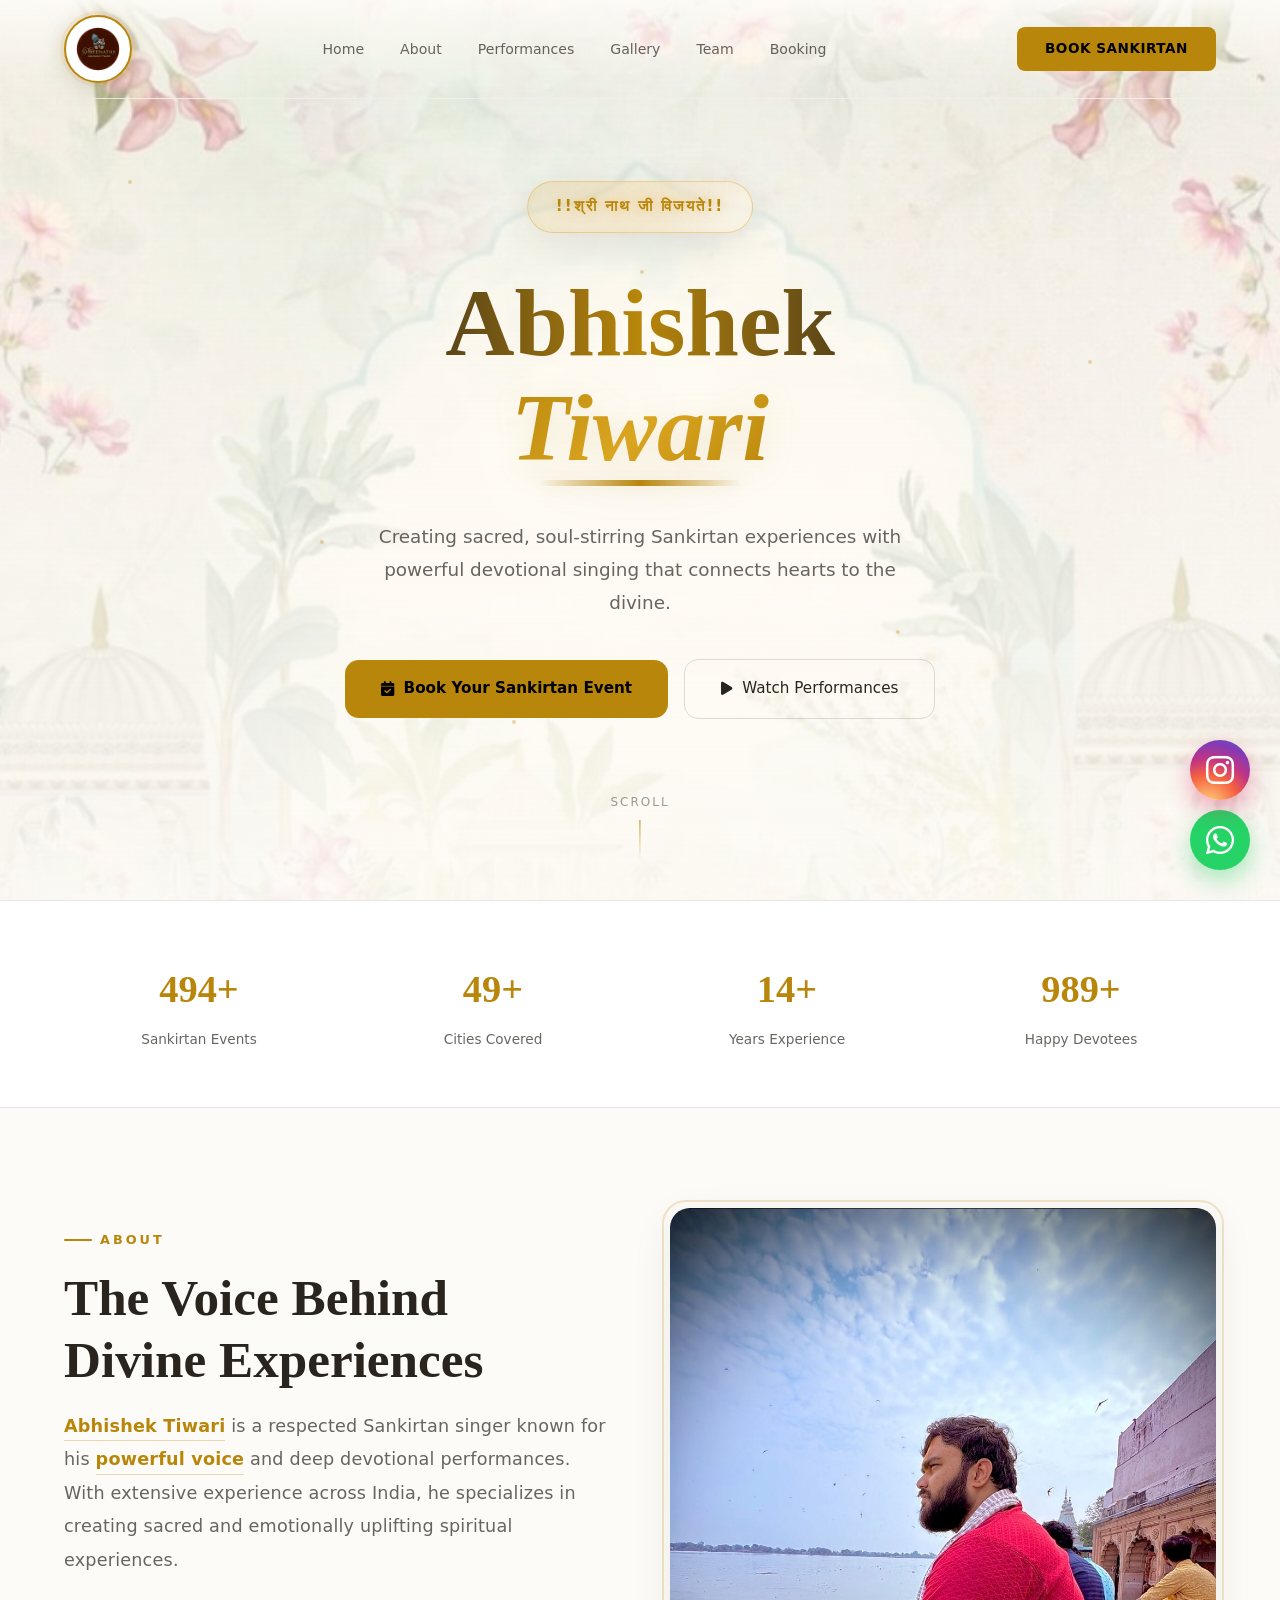
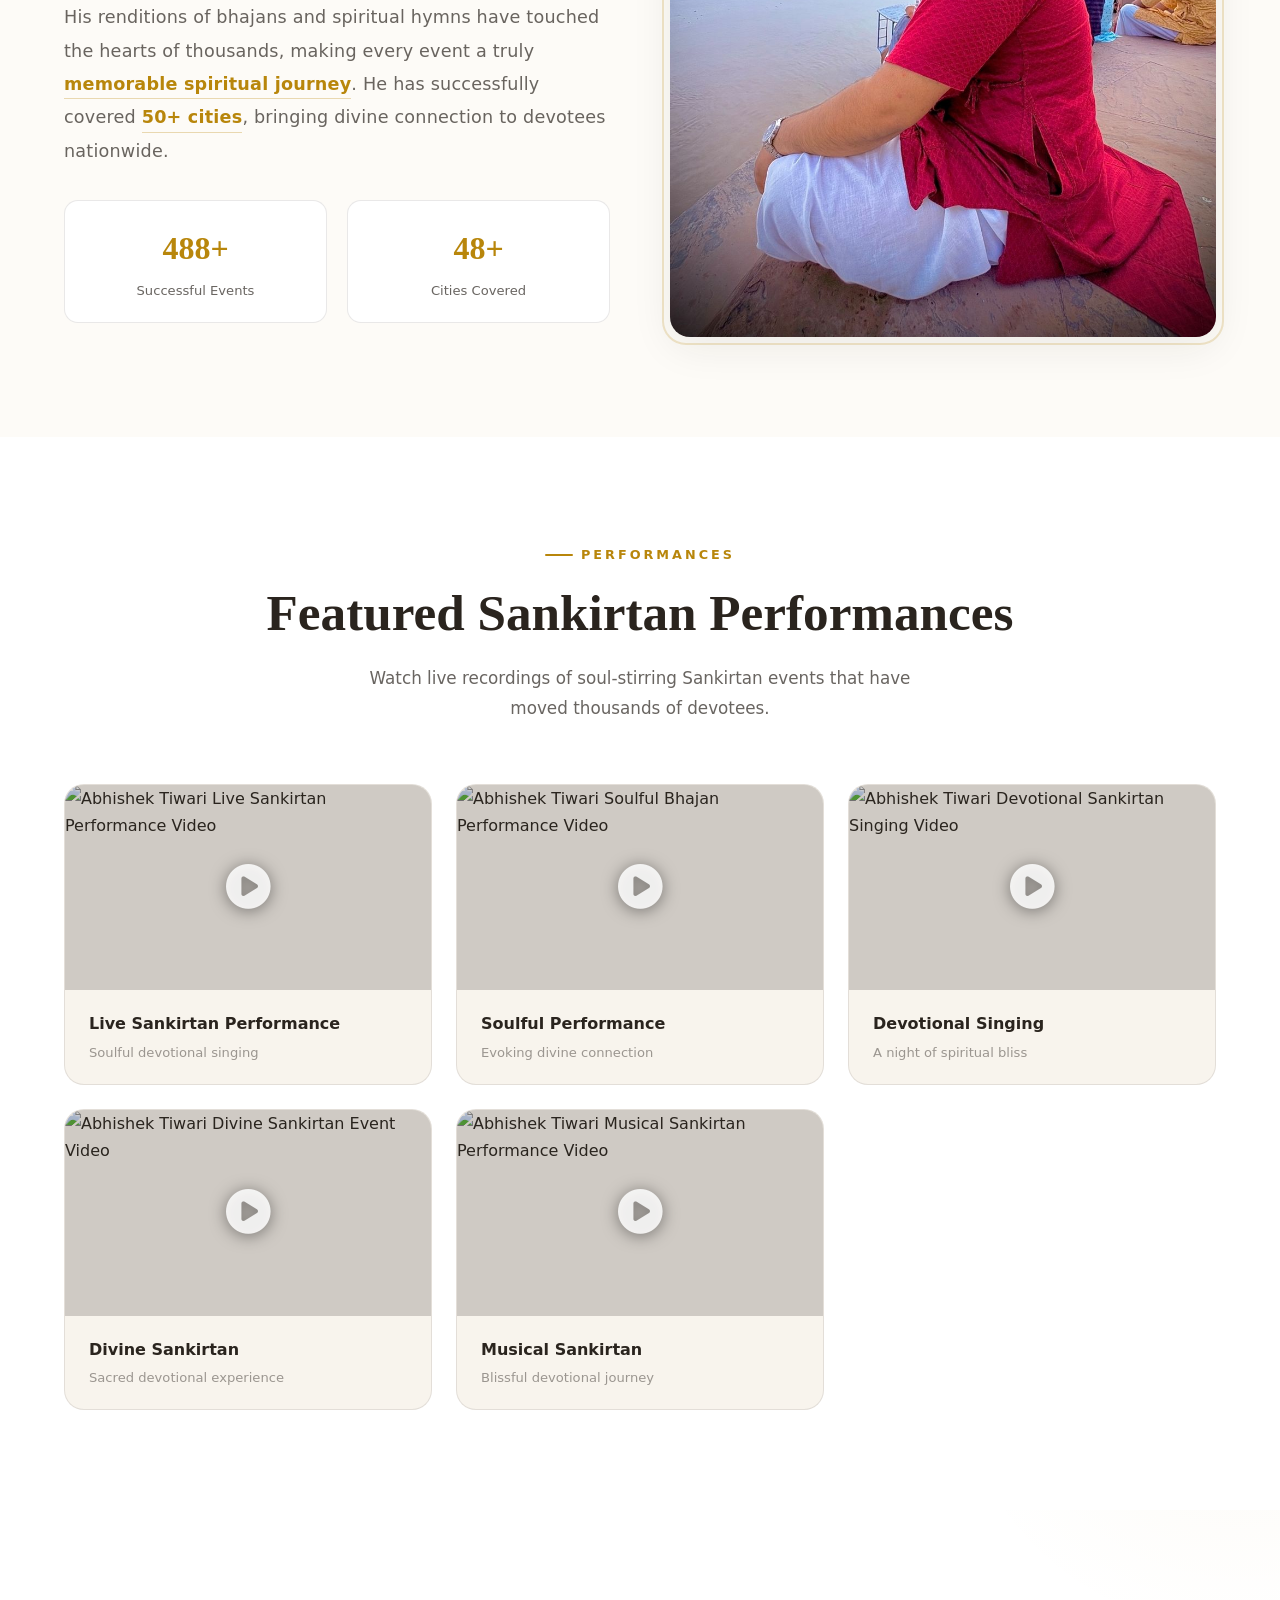
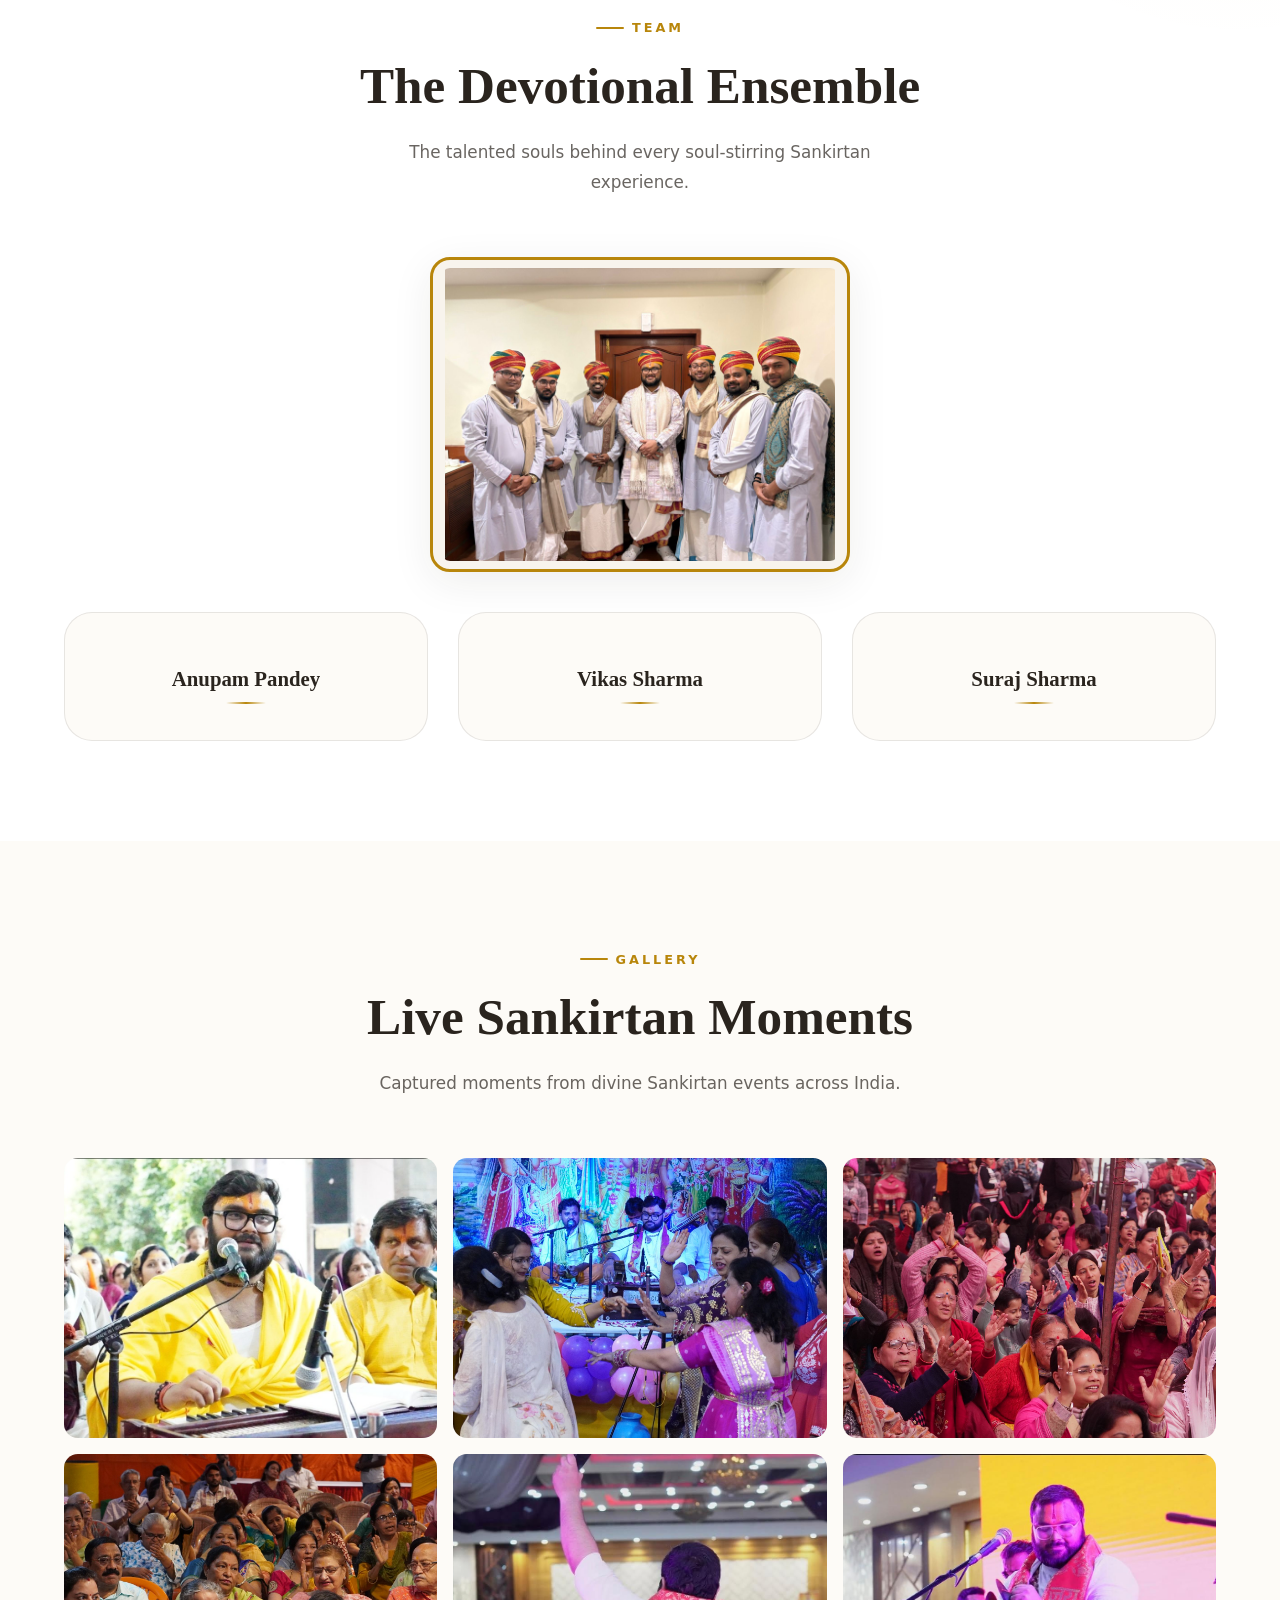
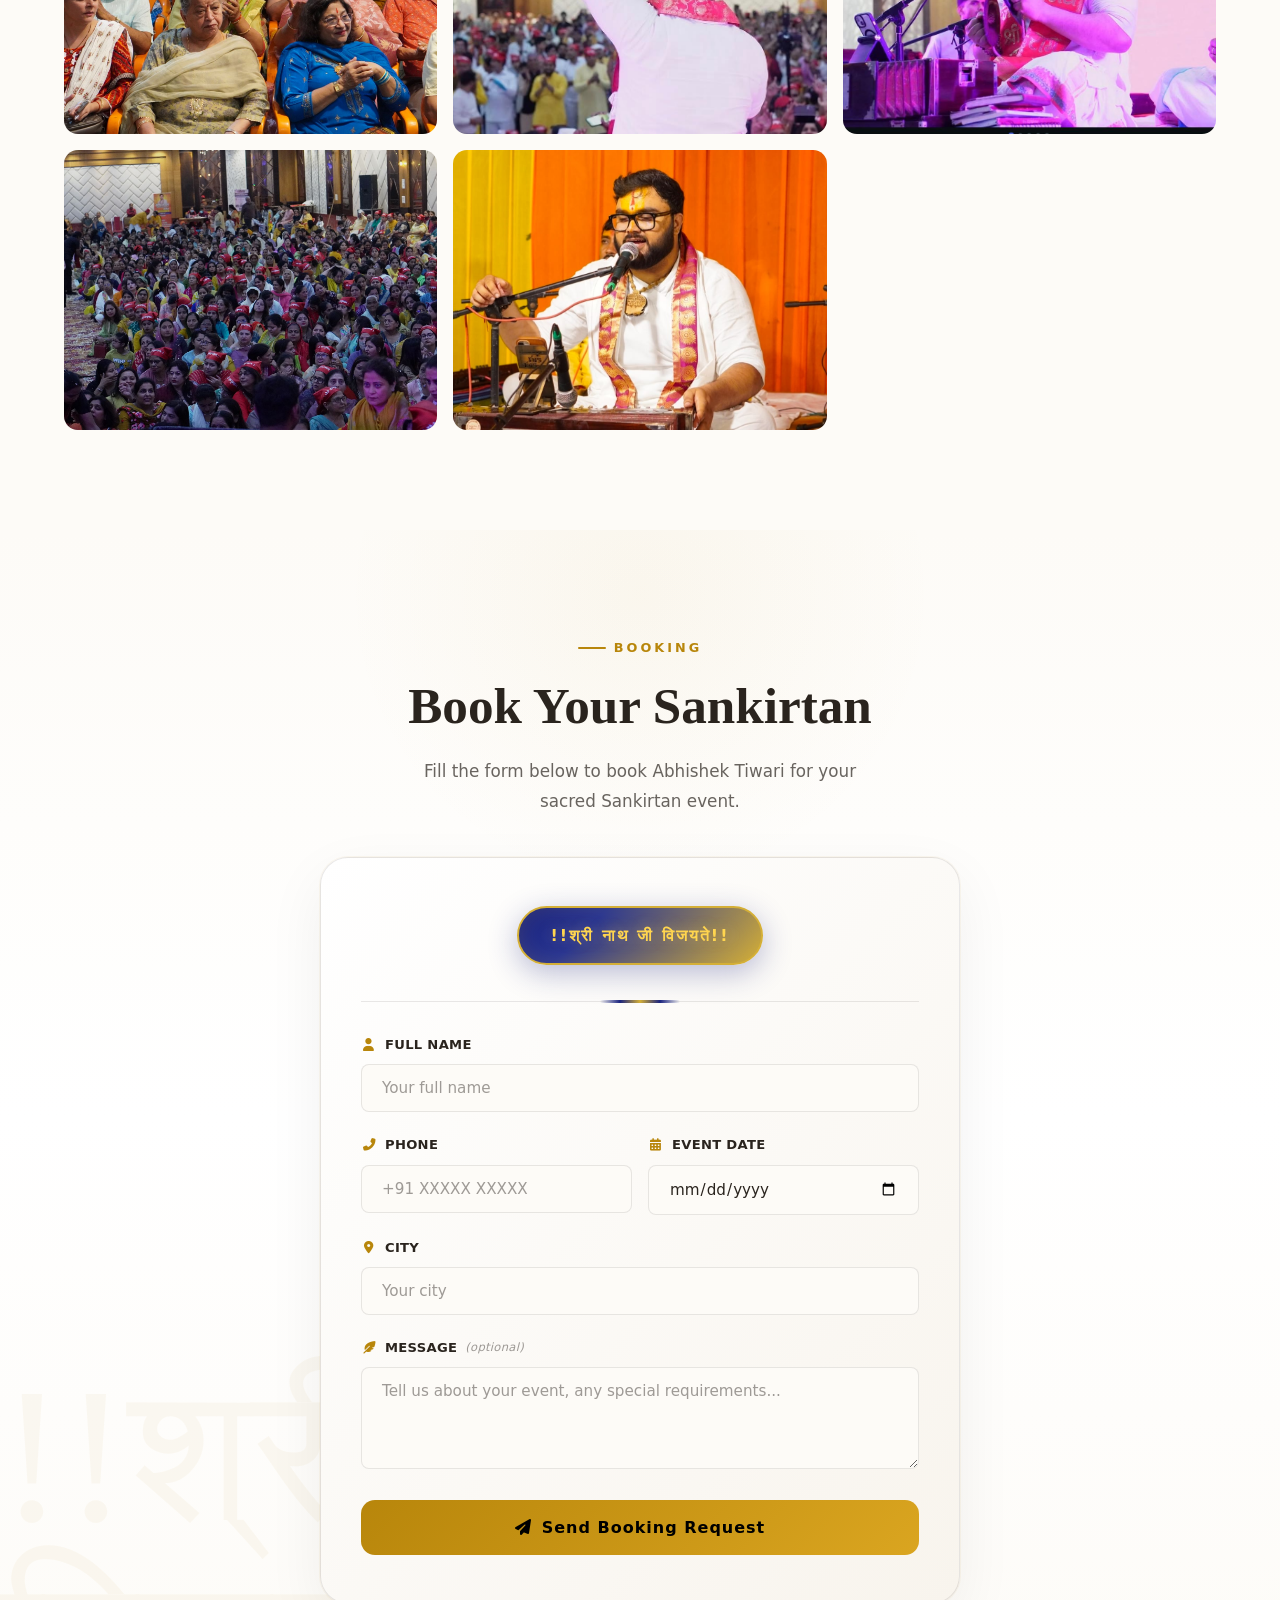
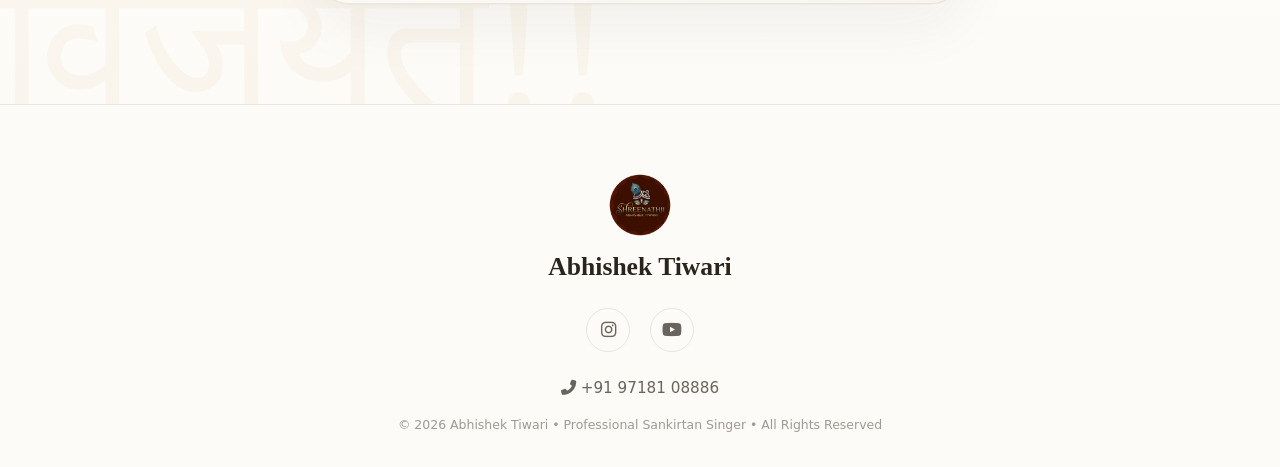
==== commit 8e6223a6: "Add Google Search Console verification" ====
--- a/Abishektiwari-bundled.html
+++ b/Abishektiwari-bundled.html
@@ -47,8 +47,8 @@
     <!-- Sitemap & Robots -->
     <link rel="sitemap" type="application/xml" title="Sitemap" href="/sitemap.xml">
 
-    <!-- Google Site Verification (replace with your code) -->
-    <meta name="google-site-verification" content="YOUR_GOOGLE_VERIFICATION_CODE">
+    <!-- Google Site Verification -->
+    <meta name="google-site-verification" content="fZLR7jukq8pl6XjU3xjOii89shsAexDZrdBYkMAydUs" />
 
     <!-- Preconnect & DNS-Prefetch (Performance) -->
     <link rel="preconnect" href="https://fonts.googleapis.com">
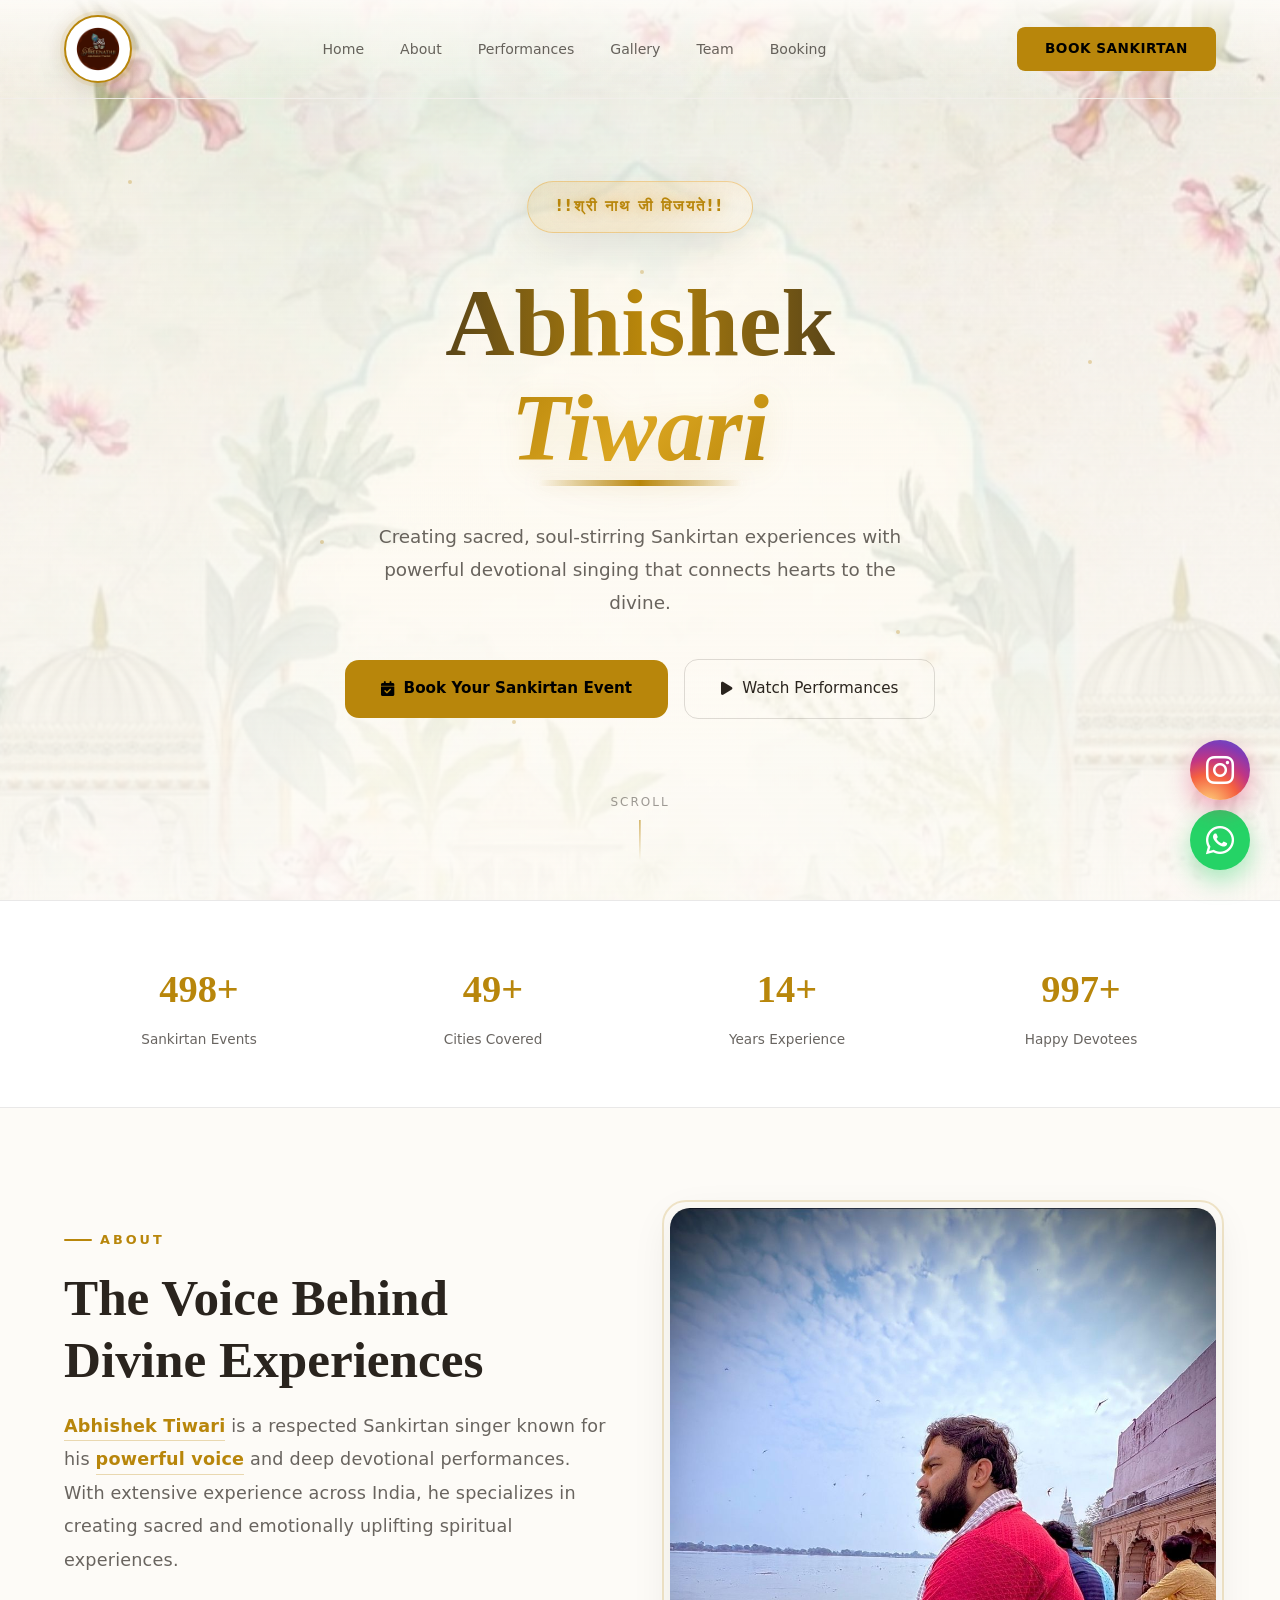
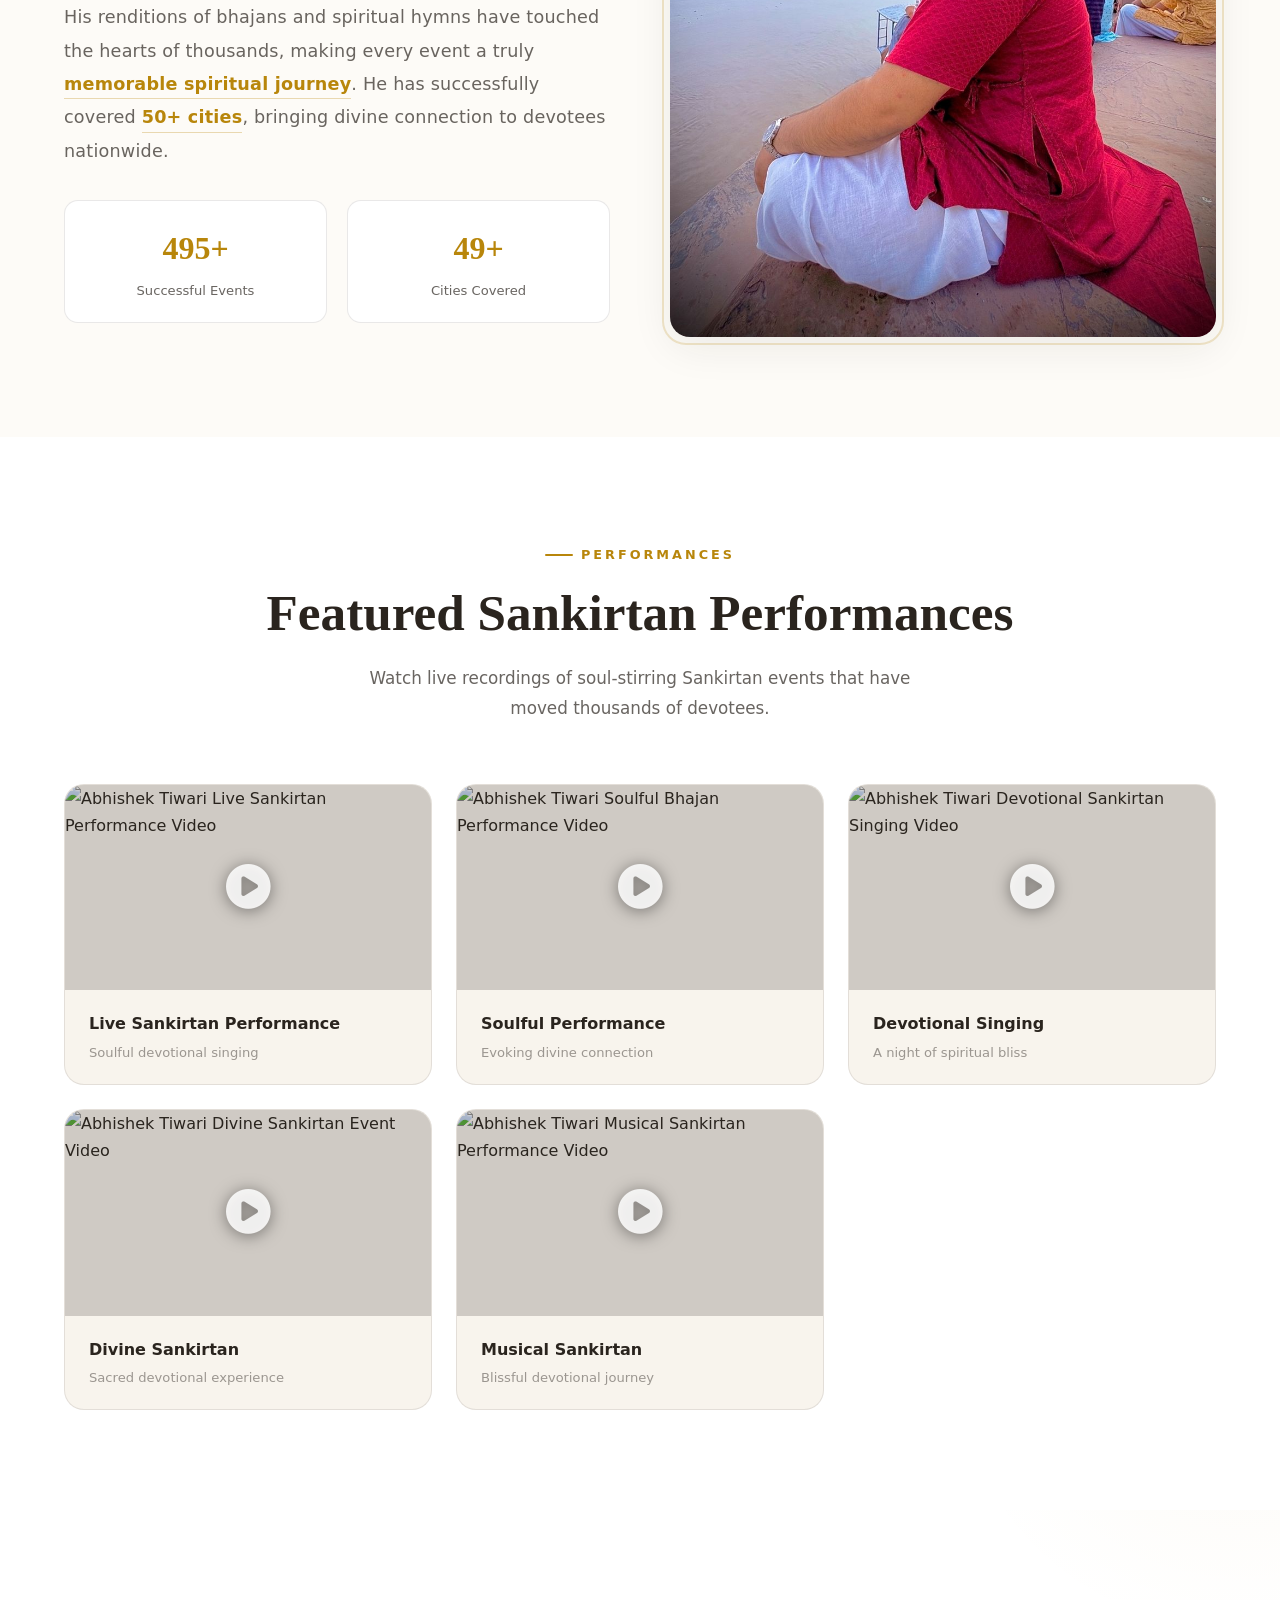
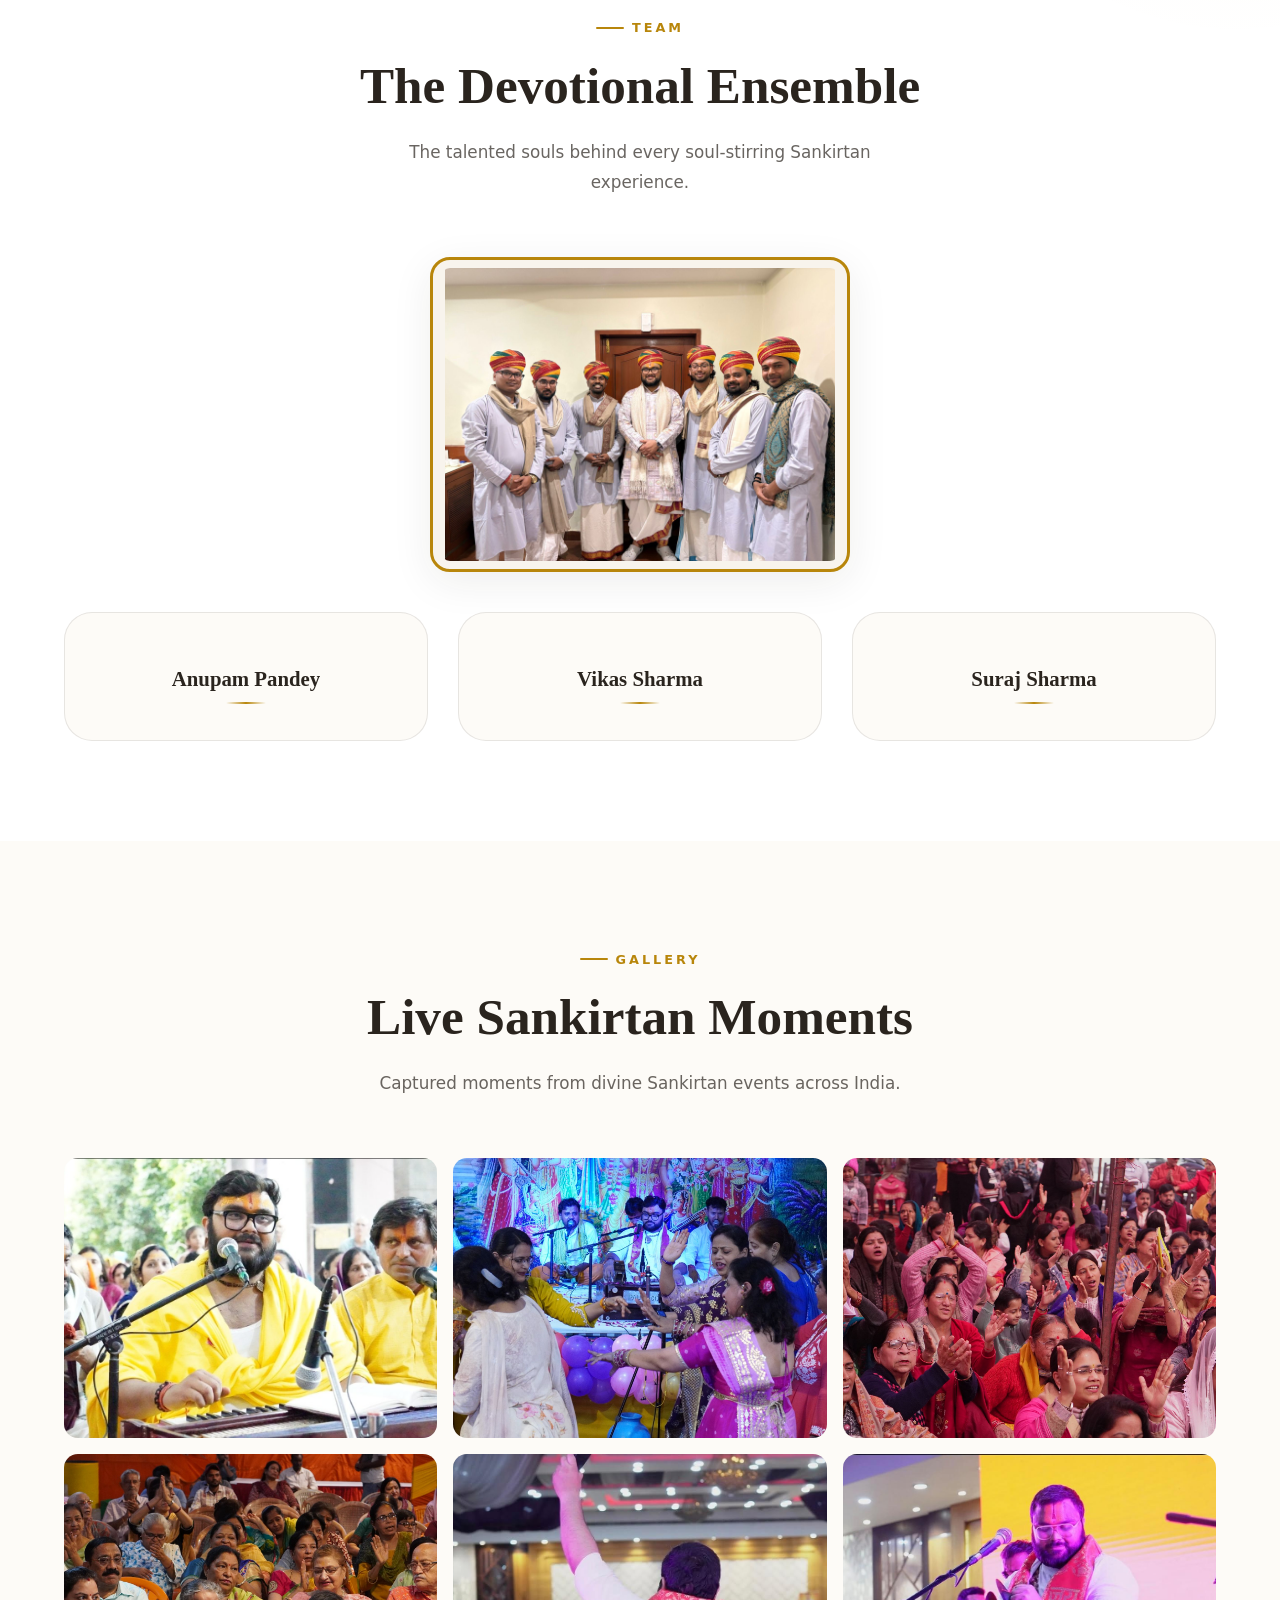
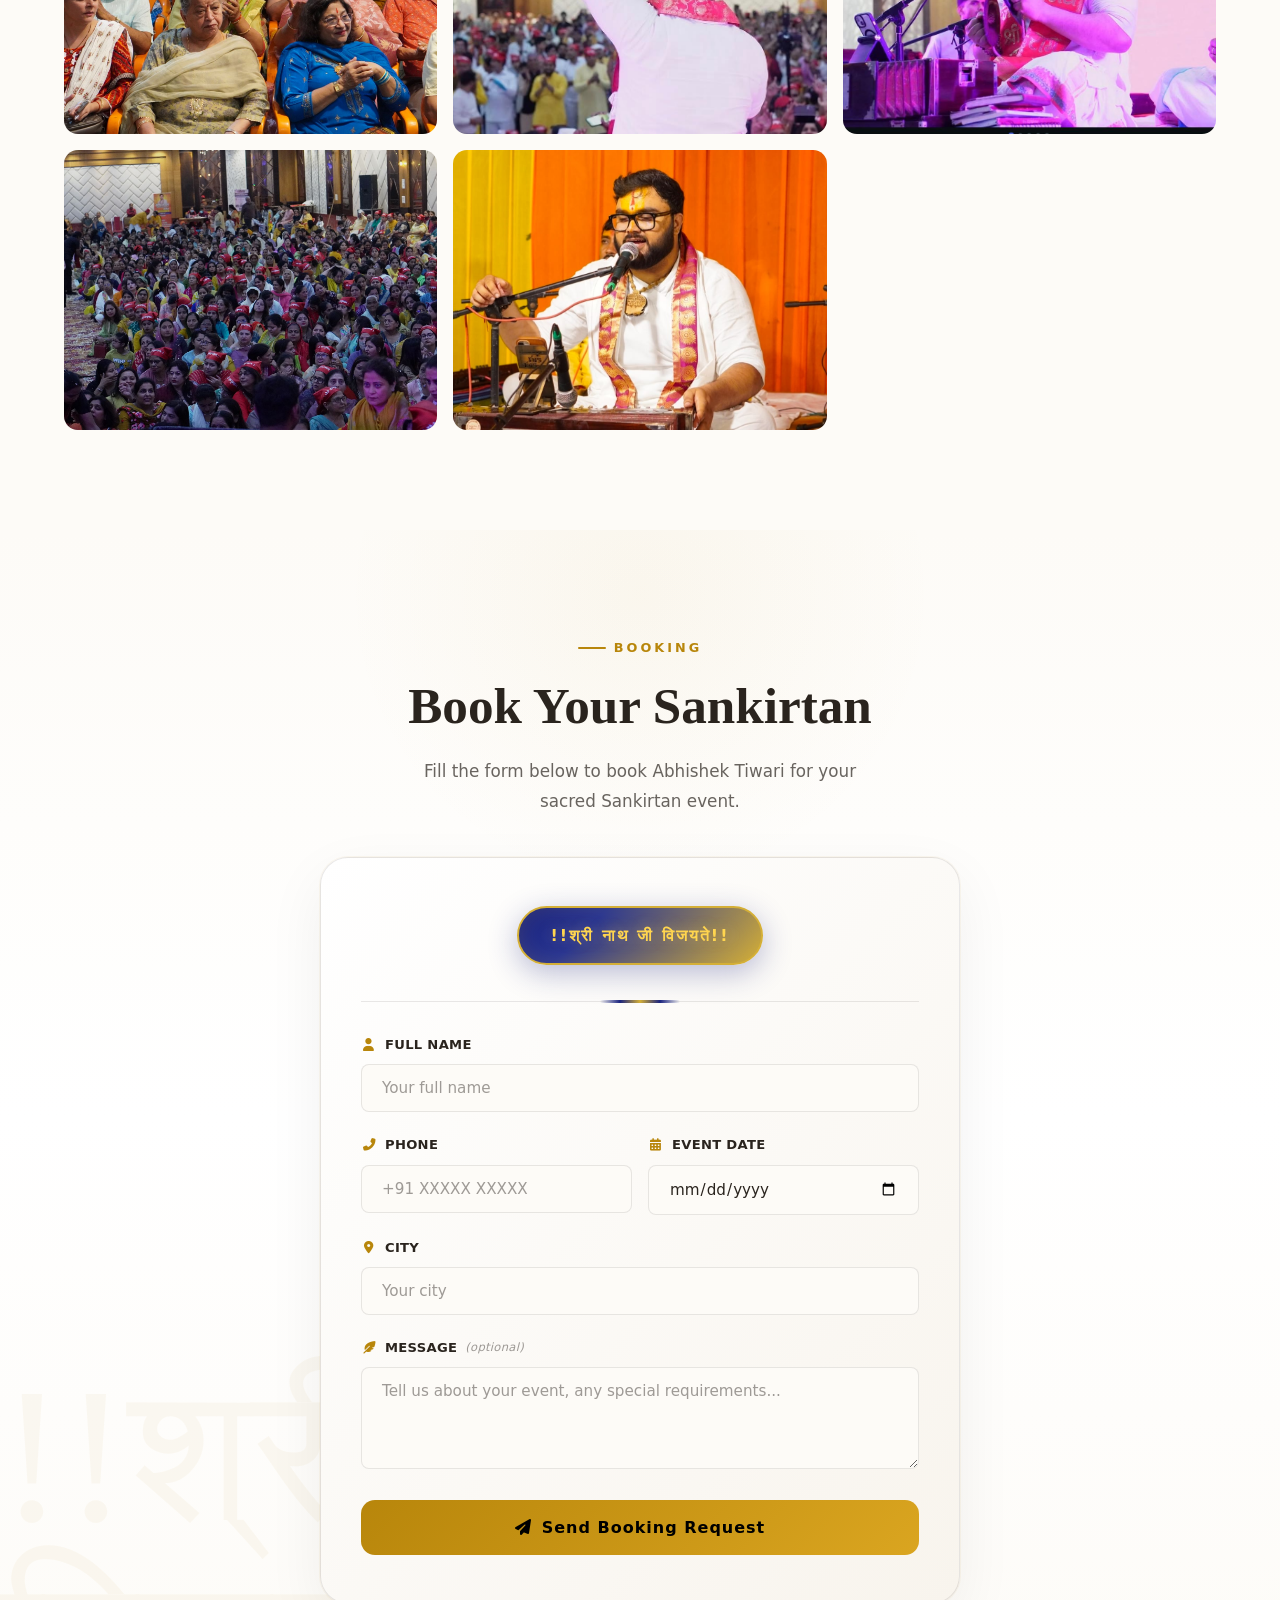
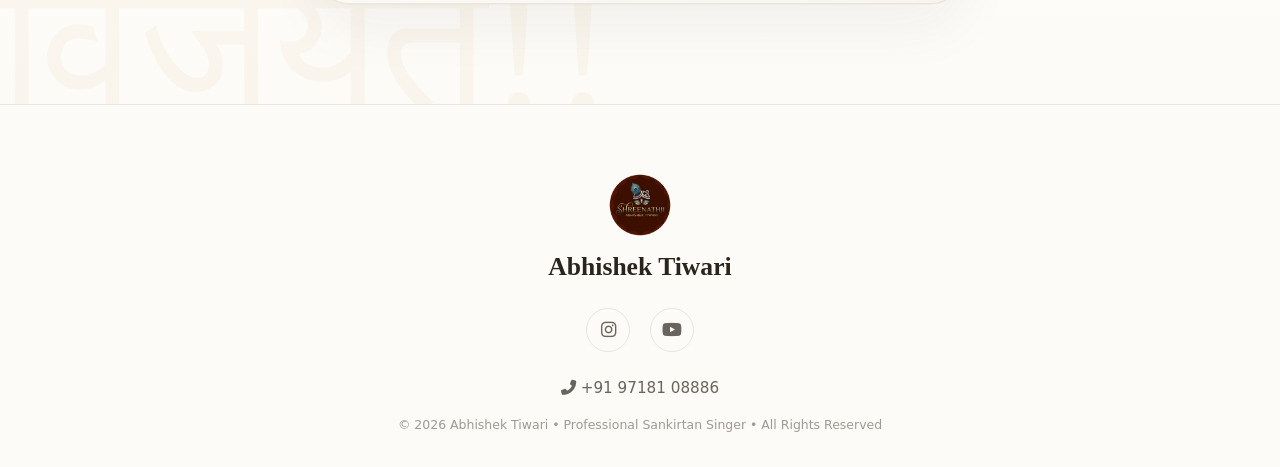
==== commit 1b37cc6b: "Add sitemap.xml, robots.txt, fix sitemap path" ====
--- a/Abishektiwari-bundled.html
+++ b/Abishektiwari-bundled.html
@@ -45,7 +45,7 @@
     <meta name="geo.placename" content="India">
 
     <!-- Sitemap & Robots -->
-    <link rel="sitemap" type="application/xml" title="Sitemap" href="/sitemap.xml">
+    <link rel="sitemap" type="application/xml" title="Sitemap" href="sitemap.xml">
 
     <!-- Google Site Verification -->
     <meta name="google-site-verification" content="fZLR7jukq8pl6XjU3xjOii89shsAexDZrdBYkMAydUs" />
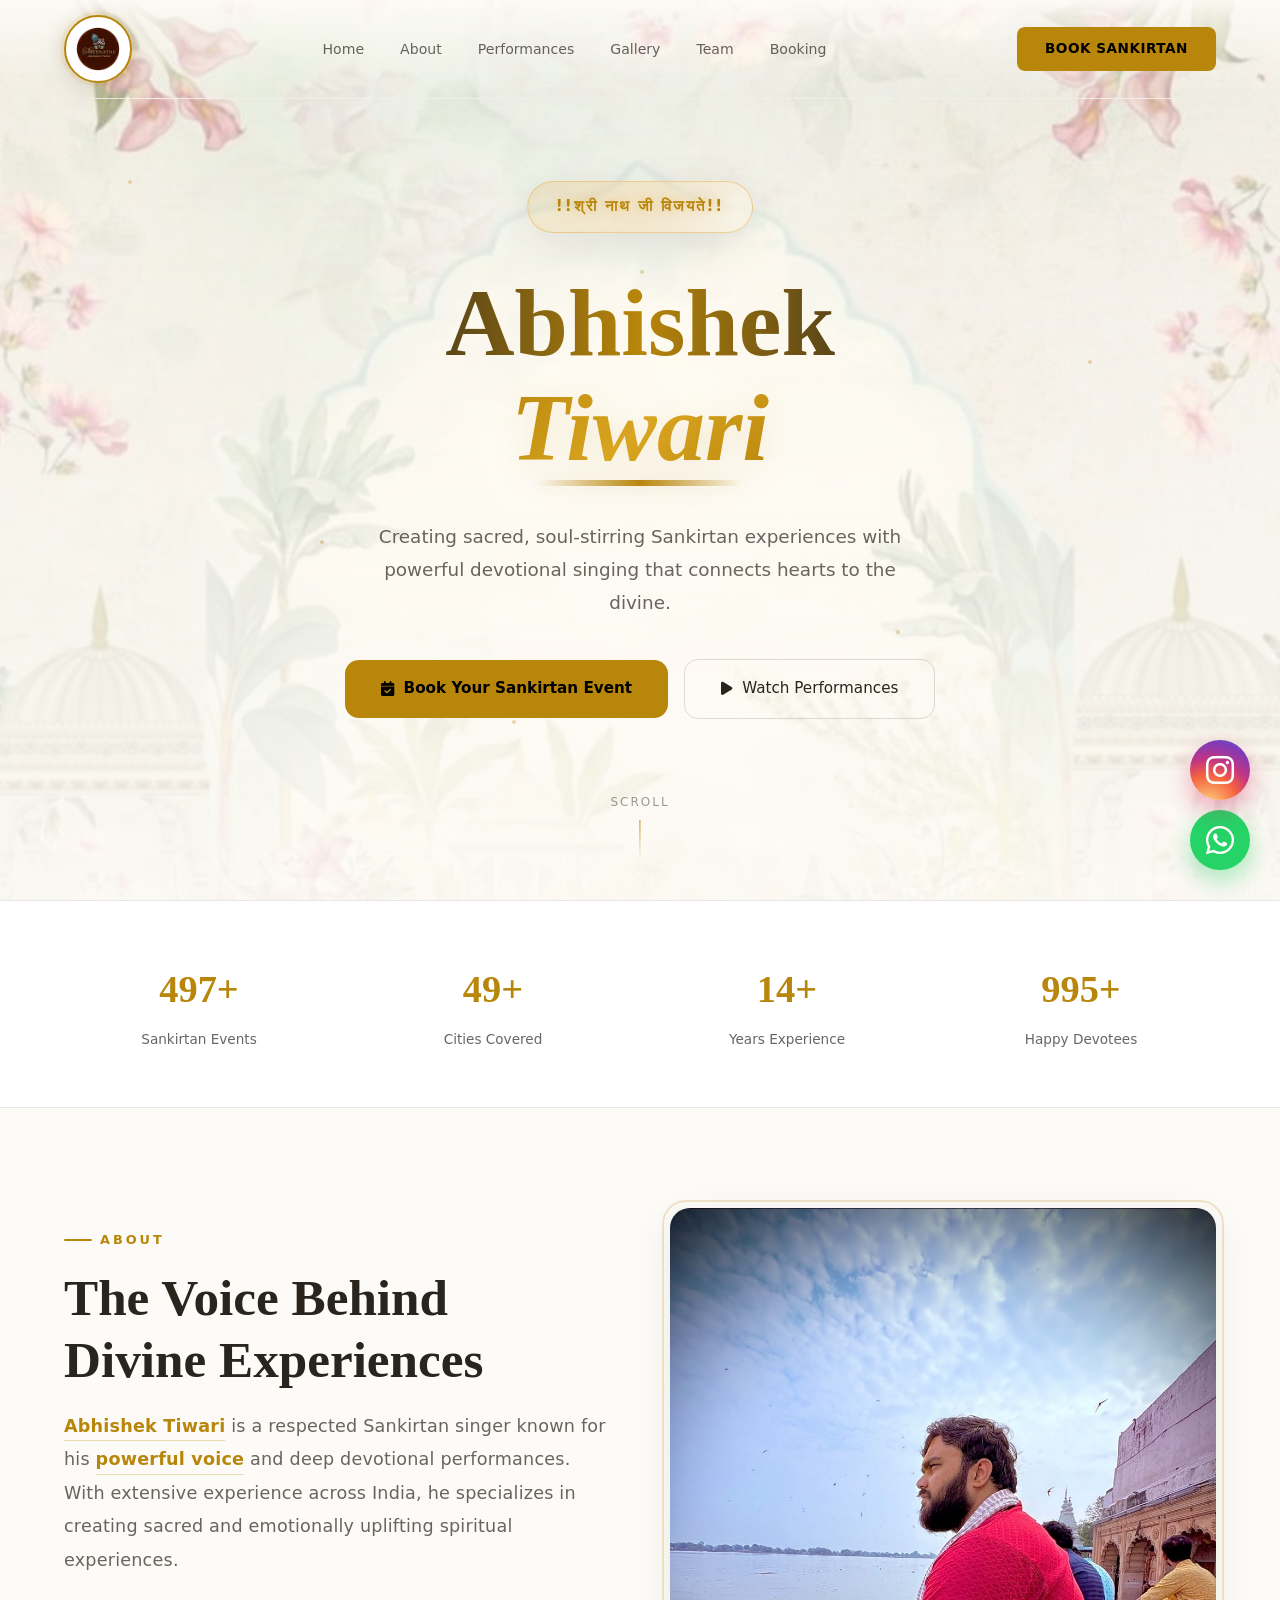
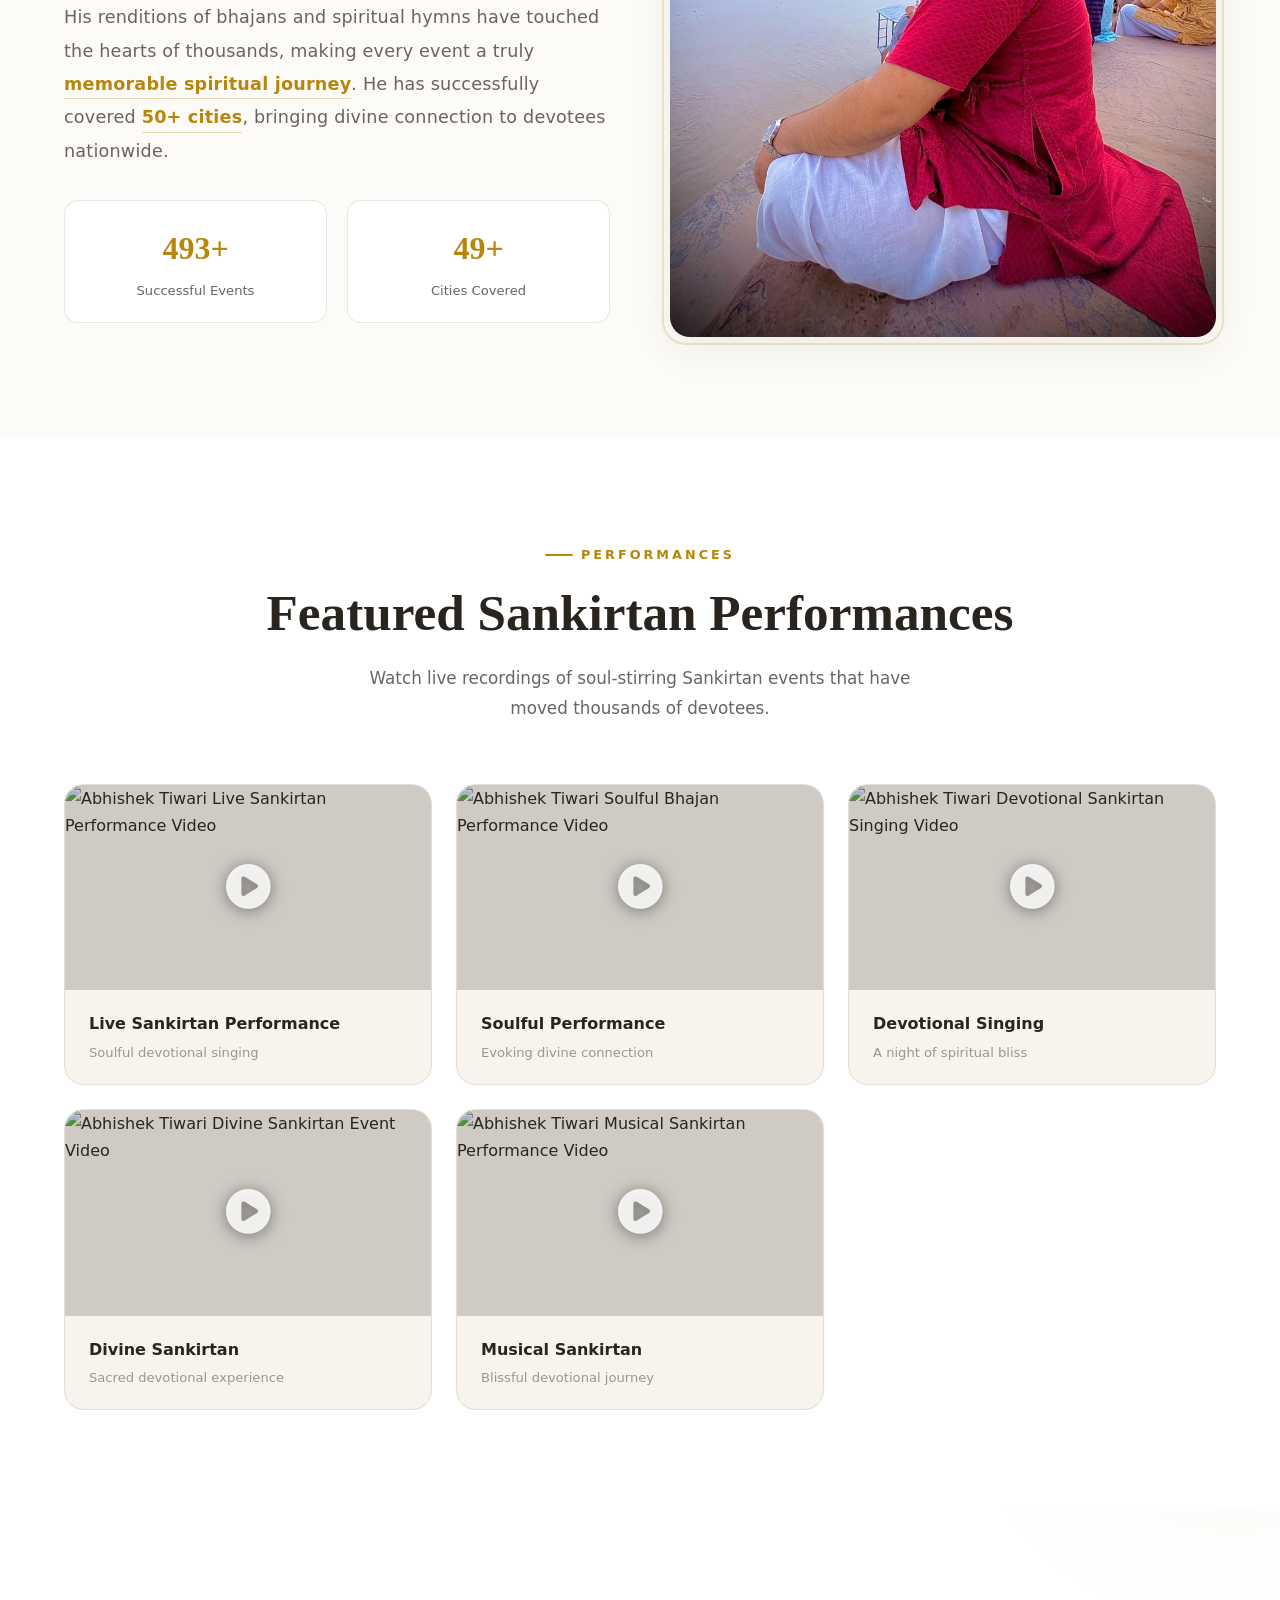
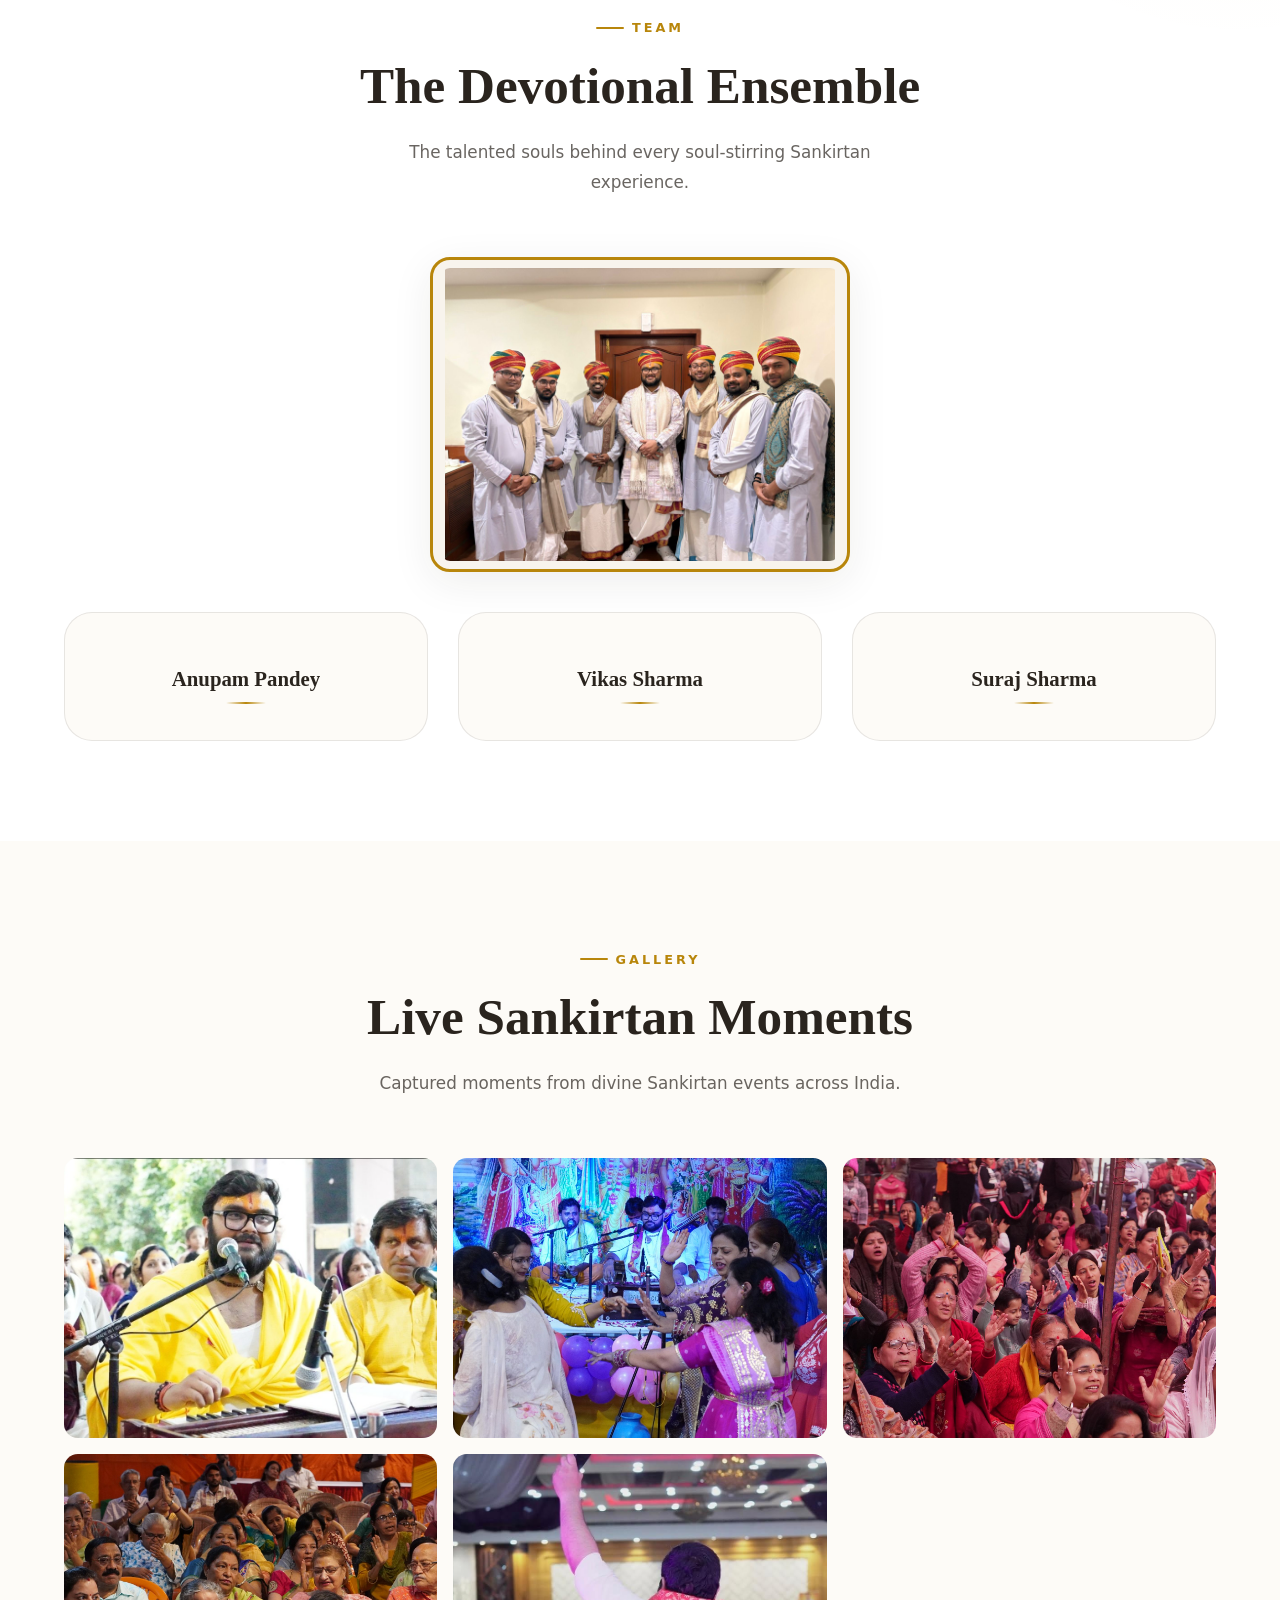
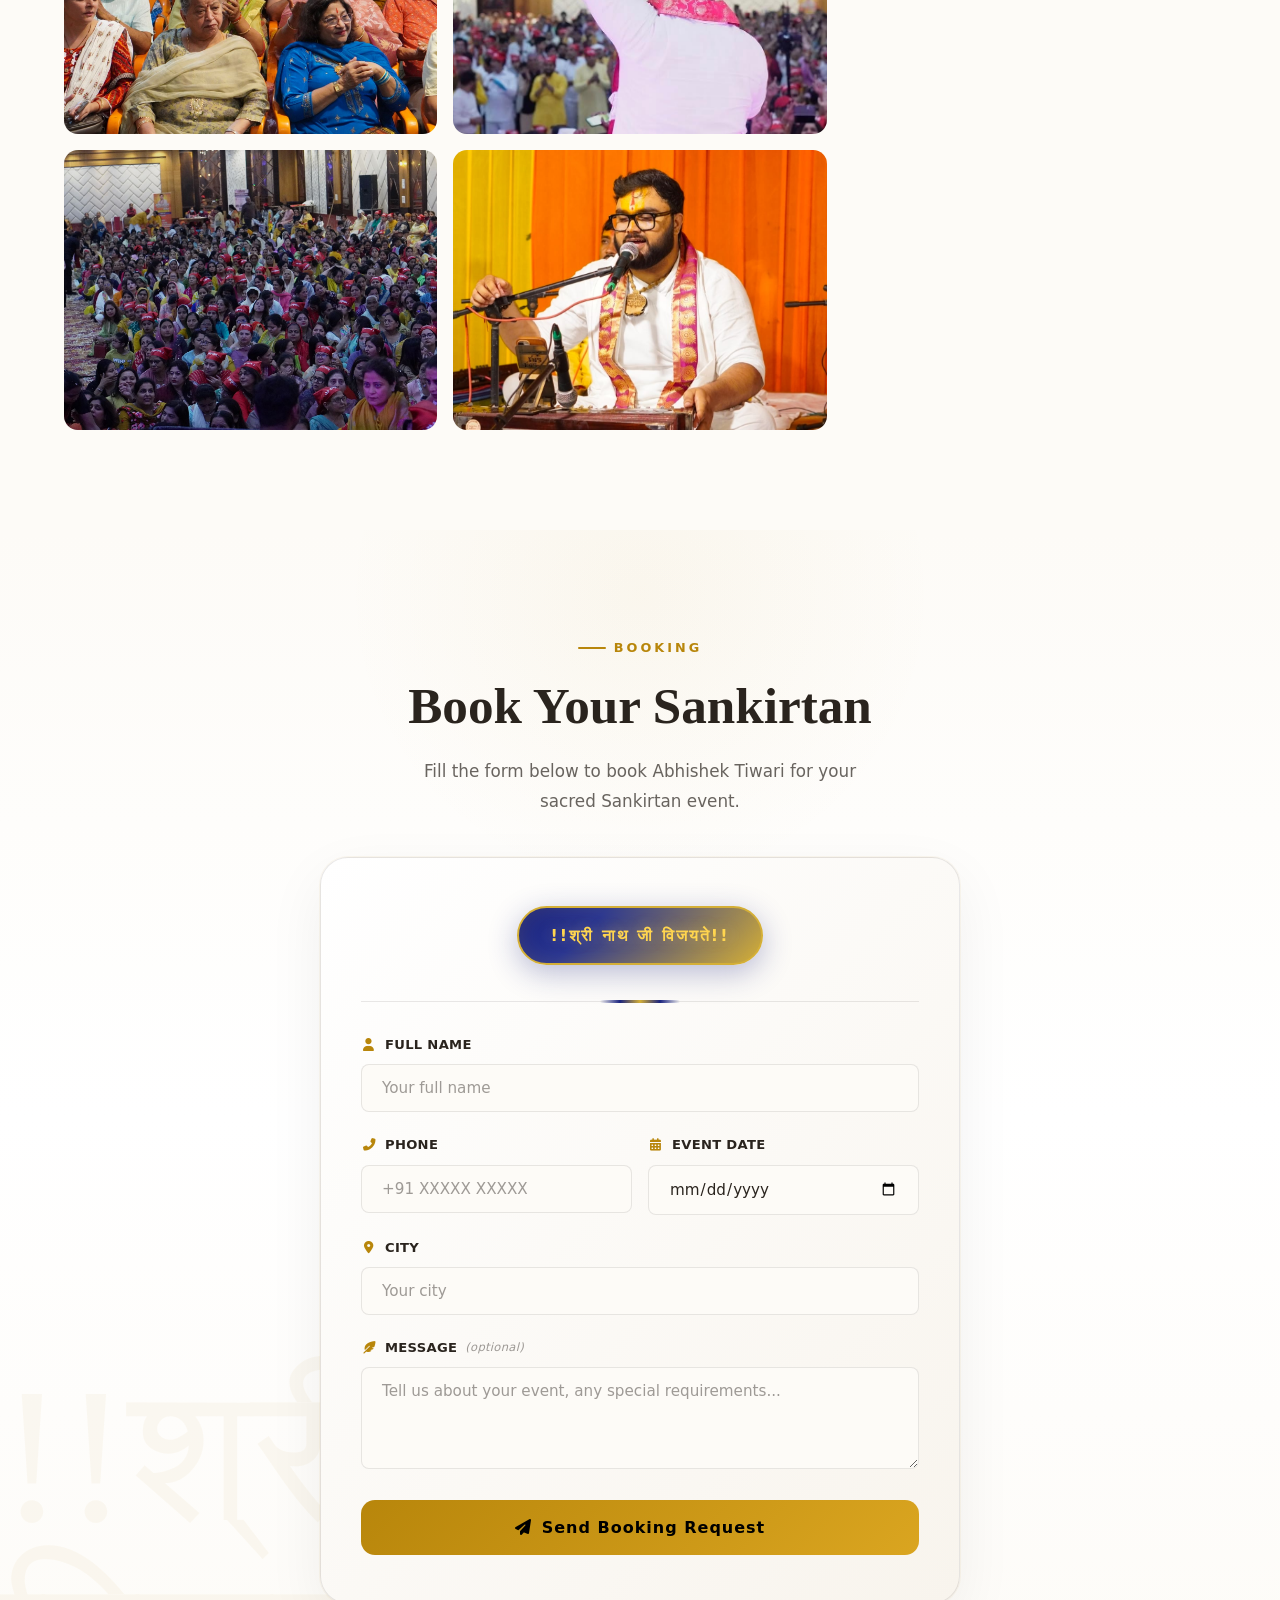
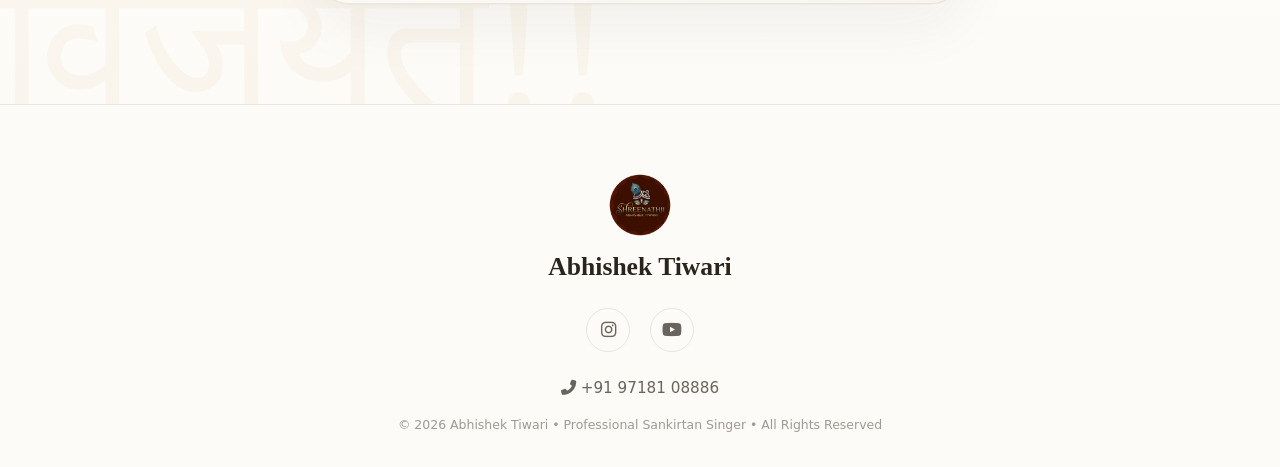
==== commit 49e308b0: "Fix canonical URL to GitHub Pages" ====
--- a/Abishektiwari-bundled.html
+++ b/Abishektiwari-bundled.html
@@ -12,7 +12,7 @@
     <meta name="keywords" content="Abhishek Tiwari, Sankirtan Singer, Bhajan Singer, Devotional Music, Spiritual Performer, Book Sankirtan, Pandit Chacha, Live Bhajans, India, Sankirtan Artist">
     <meta name="author" content="Pandit Chacha">
     <meta name="robots" content="index, follow, max-image-preview:large, max-snippet:-1, max-video-preview:-1">
-    <link rel="canonical" href="https://abishektiwari.com/">
+    <link rel="canonical" href="https://ritviktiwari032-web.github.io/abishektiwari/">
     
     <!-- Open Graph / Facebook -->
     <meta property="og:type" content="website">
